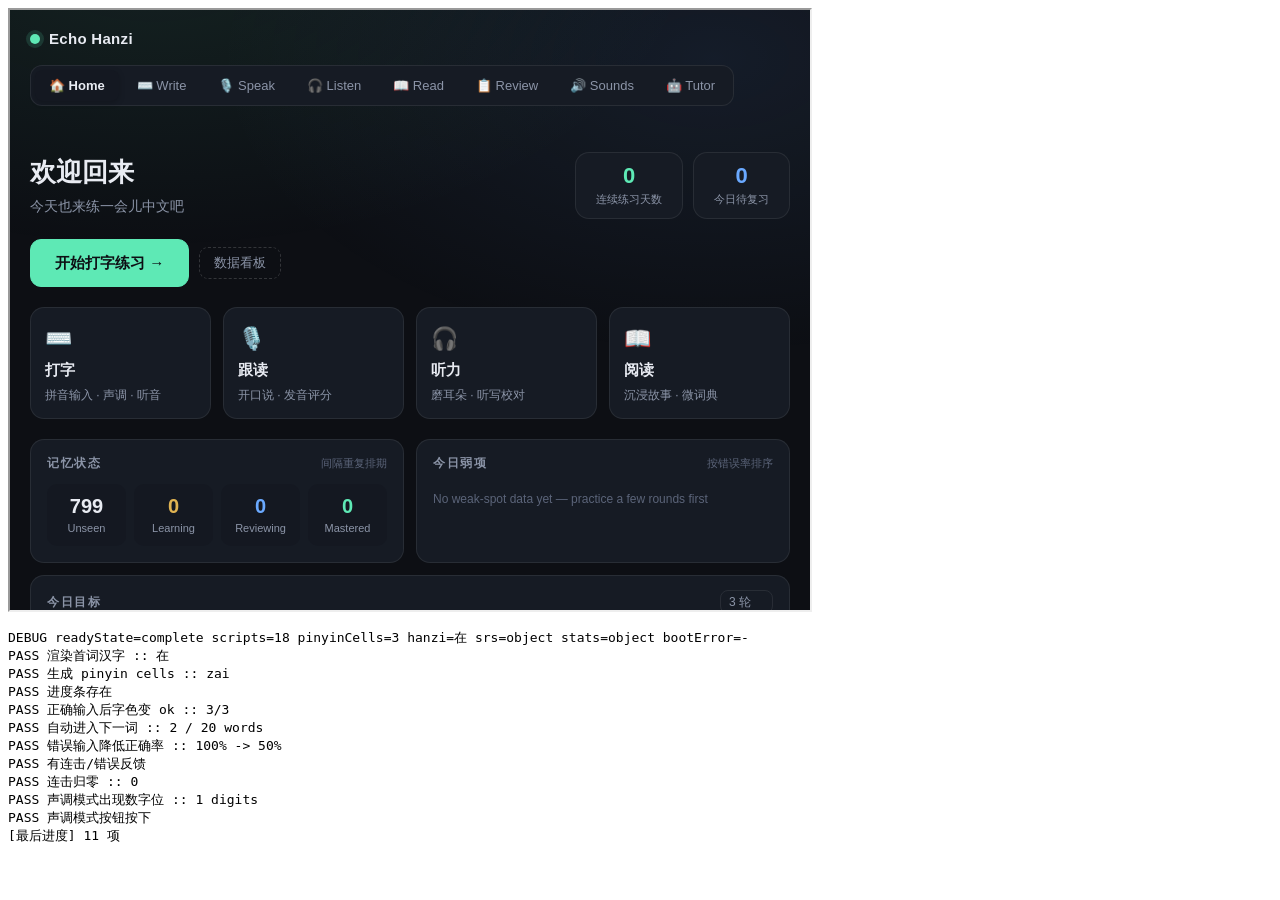
==== tests/smoke.html @ b55a52b3 "feat: P3 体验打磨——IME 前缀词组联想、跟读录音回放对比、AI 助教语音输入" ====
<!doctype html>
<html><head><meta charset="utf-8"><title>running</title></head>
<body>
<script>
  // 每次测试从干净的本地状态开始（设置 / SRS 记录都可能影响断言）
  try { localStorage.clear(); } catch (e) {}
</script>
<iframe id="f" style="width:800px;height:600px"></iframe>
<script>
  document.getElementById('f').src = '../index.html?t=' + Date.now();

const log = [];
const ok = (name, cond, extra) => {
  log.push((cond ? 'PASS ' : 'FAIL ') + name + (extra ? ' :: ' + extra : ''));
  dumpLog();   // 实时刷新，卡住时也能看到进度
};
const sleep = ms => new Promise(r => setTimeout(r, ms));

function typeChars(win, str) {
  const doc = win.document;
  const catcher = doc.getElementById('catcher');
  for (const ch of str) {
    catcher.value = ch;
    catcher.dispatchEvent(new win.Event('input', { bubbles: true }));
  }
}
/** 等 iframe 里的应用真正就绪：先等 load 事件，再等首题渲染出来 */
function waitLoad(frame) {
  return new Promise(resolve => {
    const d = frame.contentDocument;
    if (d && d.readyState === 'complete' && d.getElementById('catcher')) return resolve();
    frame.addEventListener('load', () => resolve(), { once: true });
  });
}

async function waitReady(frame, url) {
  if (url && !frame.getAttribute('src')) frame.src = url;   // 首次导航由这里发起
  for (let attempt = 0; attempt < 4; attempt++) {
    await waitLoad(frame);
    let d = frame.contentDocument;
    // 应用启动完成会打上 data-app-ready="1" 且所有模块都挂载到全局
    for (let i = 0; i < 120 && d; i++) {
      const w = frame.contentWindow;
      if (d.documentElement.getAttribute('data-app-ready') === '1' &&
          d.querySelector('#pinyin .ch') &&
          w && w.Srs && w.Stats && w.Strokes && w.Ime && w.Stories && w.Dict && w.I18n && w.Share && w.SpeechRec && w.Custom) {
        return d;
      }
      await sleep(20);
      d = frame.contentDocument;
    }
    if (!url) return d;
    frame.src = url + (url.indexOf('?') === -1 ? '?' : '&') + 'retry=' + attempt + '-' + Date.now();
    await sleep(60);
  }
  return frame.contentDocument;
}

function pinyinText(win) {
  return [...win.document.querySelectorAll('#pinyin .ch')].map(s => s.textContent).join('');
}
function curIndex(win) {
  const cells = [...win.document.querySelectorAll('#pinyin .ch')];
  return cells.findIndex(c => c.classList.contains('is-cur'));
}

function dumpLog() {
  let pre = document.getElementById('log');
  if (!pre) {
    pre = document.createElement('pre');
    pre.id = 'log';
    document.body.appendChild(pre);
  }
  pre.textContent = log.join('\n') + '\n[最后进度] ' + (log.length) + ' 项';
}

window.onerror = (msg, src, line, col) => {
  log.push('FAIL 脚本异常 :: ' + msg + ' @' + line + ':' + col);
  dumpLog();
  document.title = 'error';
};

window.onload = async () => {
  try {
  const f = document.getElementById('f');
  const doc0 = await waitReady(f, '../index.html?t=' + Date.now());
  await sleep(100);
  const win = f.contentWindow, doc = doc0;
  win.addEventListener('error', ev => {
    log.push('FAIL 应用异常 :: ' + (ev.message || ev.error) + ' @' + (ev.lineno || '?'));
  });

  log.push('DEBUG readyState=' + doc.readyState +
           ' scripts=' + doc.querySelectorAll('script').length +
           ' pinyinCells=' + doc.querySelectorAll('#pinyin .ch').length +
           ' hanzi=' + doc.getElementById('hanzi').textContent +
           ' srs=' + (typeof win.Srs) + ' stats=' + (typeof win.Stats) +
           ' bootError=' + (doc.documentElement.getAttribute('data-boot-error') || '-'));
  ok('渲染首词汉字', doc.getElementById('hanzi').textContent.trim().length > 0, doc.getElementById('hanzi').textContent);
  ok('生成 pinyin cells', doc.querySelectorAll('#pinyin .ch').length > 0, pinyinText(win));
  ok('进度条存在', doc.querySelectorAll('#progress-fill').length === 1);

  // 取当前词的拼音字母（无调）来模拟正确输入
  const cells = win.Pinyin.buildCells(doc.getElementById('english').dataset.x || '', false);
  const wordCells = [...doc.querySelectorAll('#pinyin .ch')].map(c => c.textContent).join('');
  typeChars(win, wordCells);
  await sleep(60);
  ok('正确输入后字色变 ok', doc.querySelectorAll('#pinyin .ch.is-ok').length === wordCells.length,
     doc.querySelectorAll('#pinyin .ch.is-ok').length + '/' + wordCells.length);

  await sleep(400);
  ok('自动进入下一词', doc.getElementById('run-pos').textContent.startsWith('2 /'), doc.getElementById('run-pos').textContent);

  // 错误输入
  const before = doc.getElementById('st-acc').textContent;
  typeChars(win, 'zzz');
  await sleep(60);
  ok('错误输入降低正确率', doc.getElementById('st-acc').textContent !== before,
     before + ' -> ' + doc.getElementById('st-acc').textContent);
  ok('有连击/错误反馈', doc.querySelectorAll('#pinyin .is-err').length >= 0);
  ok('连击归零', doc.getElementById('st-streak').textContent === '0', doc.getElementById('st-streak').textContent);

  // 开声调模式
  doc.getElementById('tg-tones').click();
  await sleep(200);
  ok('声调模式出现数字位', doc.querySelectorAll('#pinyin .is-tone').length > 0,
     doc.querySelectorAll('#pinyin .is-tone').length + ' digits');
  ok('声调模式按钮按下', doc.getElementById('tg-tones').getAttribute('aria-pressed') === 'true');

  // 声调模式：按 numbered 输入应完成一个词
  const toneCells = [...doc.querySelectorAll('#pinyin .ch')].map(c => c.textContent).join('');
  const posBefore = doc.getElementById('run-pos').textContent;
  typeChars(win, toneCells);
  await sleep(450);
  ok('声调模式可完成单词', doc.getElementById('run-pos').textContent !== posBefore,
     posBefore + ' -> ' + doc.getElementById('run-pos').textContent);

  // 听音模式
  doc.getElementById('tg-echo').click();
  await sleep(200);
  ok('听音模式模糊卡片', doc.getElementById('card').classList.contains('masked'));
  ok('听音模式显示答案按钮', !doc.getElementById('btn-reveal').hidden);
  doc.getElementById('btn-reveal').click();
  await sleep(100);
  ok('点显示答案后揭示', !doc.getElementById('card').classList.contains('masked'));

  // 主题切换
  doc.getElementById('tg-theme').click();
  await sleep(50);
  ok('主题切换为 light', doc.documentElement.getAttribute('data-theme') === 'light',
     doc.documentElement.getAttribute('data-theme'));
  doc.getElementById('tg-theme').click();

  // 数量改为 10 并快速跑完全部，验证结果页
  doc.getElementById('tg-echo').click();  // 关掉听音，加速
  doc.getElementById('tg-tones').click(); // 关掉声调
  const sel = doc.getElementById('sel-count');
  sel.value = '10';
  sel.dispatchEvent(new win.Event('change', { bubbles: true }));
  await sleep(200);
  ok('数量切换后重置到 1 / 10', doc.getElementById('run-pos').textContent.startsWith('1 / 10'), doc.getElementById('run-pos').textContent);

  for (let i = 0; i < 12; i++) {
    const txt = [...doc.querySelectorAll('#pinyin .ch')].map(c => c.textContent).join('');
    if (!txt) break;
    typeChars(win, txt);
    await sleep(320);
    if (!doc.getElementById('screen-result').hidden) break;
  }
  ok('跑完出现结果页', !doc.getElementById('screen-result').hidden);
  ok('结果页 CPM 有值', parseInt(doc.getElementById('rs-cpm').textContent, 10) > 0, doc.getElementById('rs-cpm').textContent);
  ok('结果页正确率 100%', doc.getElementById('rs-acc').textContent === '100%', doc.getElementById('rs-acc').textContent);
  ok('结果页词数 10', doc.getElementById('rs-words').textContent === '10', doc.getElementById('rs-words').textContent);

  // 再练一轮
  doc.getElementById('btn-again').click();
  await sleep(200);
  ok('再来一轮回到输入页', doc.getElementById('screen-result').hidden && doc.getElementById('run-pos').textContent.startsWith('1 / 10'));

  // ---------- 句模式 ----------
  const modeSel = doc.getElementById('sel-mode');
  modeSel.value = 'sentence';
  modeSel.dispatchEvent(new win.Event('change', { bubbles: true }));
  await sleep(250);

  const units = () => [...doc.querySelectorAll('#sentence .unit')];
  const unitCells = u => [...u.querySelectorAll('.u-py .ch')].map(c => c.textContent).join('');
  const unitHz = u => u.querySelector('.u-hz').textContent;
  const hzText = units().map(unitHz).join('');
  const matched = win.SENTENCE_LISTS.all.filter(s => s.hanzi === hzText)[0];

  ok('句模式：显示逐字单元', units().length > 0, units().length + ' units -> ' + hzText);
  ok('句模式：与词库句子一致', !!matched, hzText);
  ok('句模式：单元数等于汉字数', units().length === [...hzText].length, units().length + ' vs ' + [...hzText].length);
  ok('句模式：隐藏单词布局', doc.getElementById('hanzi').hidden && doc.getElementById('pinyin').hidden);
  ok('句模式：进度含单位', /\/\s*\d+\s*句/.test(doc.getElementById('run-pos').textContent), doc.getElementById('run-pos').textContent);

  const last = units()[units().length - 1];
  ok('句模式：末位是标点单元', last.classList.contains('is-punct'), last.className);
  ok('句模式：标点提示为键帽', /^[,.!?]$/.test(last.querySelector('.ch.is-punctkey').textContent),
     last.querySelector('.ch.is-punctkey').textContent);

  // 只打第一个字，验证逐字点亮
  typeChars(win, unitCells(units()[0]));
  await sleep(80);
  ok('句模式：打完一字即点亮', units()[0].classList.contains('is-done'));
  ok('句模式：下一字高亮为当前', units()[1].classList.contains('is-cur'), units()[1].className);

  // 打完整句
  const sentencePos = doc.getElementById('run-pos').textContent;
  for (let i = 1; i < units().length; i++) typeChars(win, unitCells(units()[i]));
  await sleep(450);
  ok('句模式：整句完成进入下一句', doc.getElementById('run-pos').textContent !== sentencePos,
     sentencePos + ' -> ' + doc.getElementById('run-pos').textContent);

  // 声调 + 句模式
  doc.getElementById('tg-tones').click();
  await sleep(250);
  ok('句模式+声调：出现声调位', doc.querySelectorAll('#sentence .u-py .ch.is-tone').length > 0,
     doc.querySelectorAll('#sentence .u-py .ch.is-tone').length + ' tone cells');

  // 听音 + 句模式
  doc.getElementById('tg-echo').click();
  await sleep(250);
  ok('句模式+听音：卡片模糊', doc.getElementById('card').classList.contains('masked'));
  ok('句模式+听音：可揭示', !doc.getElementById('btn-reveal').hidden);

  // 回到词模式，确认还原
  doc.getElementById('tg-echo').click();
  doc.getElementById('tg-tones').click();
  await sleep(150);
  modeSel.value = 'word';
  modeSel.dispatchEvent(new win.Event('change', { bubbles: true }));
  await sleep(250);
  ok('切回词模式：恢复大字号汉字', !doc.getElementById('hanzi').hidden && doc.getElementById('sentence').hidden);
  ok('切回词模式：进度单位为词', /词/.test(doc.getElementById('run-pos').textContent), doc.getElementById('run-pos').textContent);

  // ---------- SRS 排程 ----------
  const SRS_KEY = 'echo-hanzi:srs:v1';

  const tdb = {};
  const lapse = win.Srs.schedule(tdb, { hanzi: '测试' }, false, Date.now());
  ok('SRS：答错回到 10 分钟后再来',
     lapse.reps === 0 && lapse.interval === 0 && Math.round((lapse.due - Date.now()) / 60000) === 10,
     'reps=' + lapse.reps + ' dueInMin=' + ((lapse.due - Date.now()) / 60000).toFixed(1));
  const recovered = win.Srs.schedule(tdb, { hanzi: '测试' }, true, Date.now());
  ok('SRS：答对后间隔从 1 天起', recovered.interval === 1, 'interval=' + recovered.interval);

  let stored = null;
  try { stored = JSON.parse(localStorage.getItem(SRS_KEY) || 'null'); } catch (e) { stored = null; }
  const storedKeys = stored ? Object.keys(stored) : [];
  ok('SRS：作答后写入本地记录', storedKeys.length > 0, storedKeys.slice(0, 3).join(',') + ' … 共 ' + storedKeys.length + ' 条');
  ok('SRS：词与句分开记账',
     storedKeys.some(k => k.indexOf('w:') === 0) && storedKeys.some(k => k.indexOf('s:') === 0),
     storedKeys.filter(k => k.indexOf('s:') === 0).length + ' 句 / ' +
     storedKeys.filter(k => k.indexOf('w:') === 0).length + ' 词');

  const cleanRec = stored[storedKeys.filter(k => k.indexOf('w:') === 0)[0]];
  ok('SRS：无错题排到 1 天后', cleanRec && cleanRec.interval === 1 && cleanRec.due > Date.now(),
     cleanRec ? 'interval=' + cleanRec.interval : 'missing');

  // 注入一条“已到期”的记录，看它是否被优先排出
  const target = win.WORD_LISTS.hsk1[0];
  localStorage.setItem(SRS_KEY, JSON.stringify({
    ['w:' + target.hanzi]: { reps: 2, interval: 3, due: Date.now() - 60000, seen: 2, errors: 0, last: Date.now() - 4 * 86400000 }
  }));
  localStorage.setItem('echo-hanzi:v1', JSON.stringify({
    mode: 'word', level: 'hsk1', count: 10, tones: false, echo: false, speech: false, sound: false, theme: 'dark'
  }));

  const f2 = document.createElement('iframe');
  f2.width = 700; f2.height = 560; f2.src = '../index.html?srs=' + Date.now();
  document.body.appendChild(f2);
  const d2ready = await waitReady(f2, '../index.html?srs=' + Date.now());
  await sleep(100);
  const d2 = d2ready || f2.contentDocument;
  ok('SRS：第二实例已加载', !!d2 && !!d2.getElementById('hanzi'), 'doc=' + !!d2);

  ok('SRS：到期题排在本轮第一', d2.getElementById('hanzi').textContent === target.hanzi,
     d2.getElementById('hanzi').textContent + ' / 期望 ' + target.hanzi);
  ok('SRS：卡片角标标记复习', d2.getElementById('card-badge').textContent === '复习',
     d2.getElementById('card-badge').textContent);
  ok('SRS：顶栏显示待复习数', !d2.getElementById('run-due').hidden &&
     /待复习\s*1/.test(d2.getElementById('run-due').textContent),
     d2.getElementById('run-due').textContent);

  // ---------- 数据看板 ----------
  let statsStore = null;
  try { statsStore = JSON.parse(localStorage.getItem('echo-hanzi:stats:v1') || 'null'); } catch (e) { statsStore = null; }
  ok('看板数据：记录了每轮成绩', !!statsStore && statsStore.sessions.length >= 1,
     statsStore ? statsStore.sessions.length + ' 轮' : 'missing');
  ok('看板数据：记录了音节样本', !!statsStore && statsStore.syllables > 0,
     statsStore ? statsStore.syllables + ' 个音节' : 'missing');

  doc.getElementById('btn-stats').click();
  await sleep(150);

  ok('看板：打开后隐藏练习页', !doc.getElementById('screen-stats').hidden && doc.getElementById('screen-typing').hidden);
  ok('看板：概况卡有数据', doc.querySelectorAll('#dash-summary .stat').length === 4,
     doc.querySelectorAll('#dash-summary .stat').length + ' cards');
  ok('看板：趋势图渲染', !!doc.querySelector('#dash-trend svg'), doc.querySelector('#dash-trend svg') ? 'svg ok' : 'no svg');
  ok('看板：声母/韵母分栏', doc.querySelectorAll('#dash-errors .bar-col').length === 2);
  ok('看板：错误条有样本', doc.querySelectorAll('#dash-errors .bar-row').length > 0,
     doc.querySelectorAll('#dash-errors .bar-row').length + ' 条');
  const toneEls = doc.querySelectorAll('#dash-tones .bar-row');
  ok('看板：声调区有内容', toneEls.length > 0 || !!doc.querySelector('#dash-tones .panel-empty'),
     toneEls.length + ' 条');
  ok('看板：掌握分布图例齐全',
     doc.querySelectorAll('#dash-mastery .mastery-key').length === 4,
     doc.querySelectorAll('#dash-mastery .mastery-key').length + ' keys');
  ok('看板：掌握分布合计等于题量',
     /共\s*799\s*词句/.test(doc.getElementById('dash-mastery-sub').textContent),
     doc.getElementById('dash-mastery-sub').textContent);

  // 看板打开时打字不应影响进度
  const posBeforeDash = doc.getElementById('run-pos').textContent;
  typeChars(win, 'abc');
  await sleep(80);
  ok('看板：打开时输入被忽略', doc.getElementById('run-pos').textContent === posBeforeDash);

  // Esc 返回
  doc.dispatchEvent(new win.KeyboardEvent('keydown', { key: 'Escape', bubbles: true }));
  await sleep(120);
  ok('看板：Esc 返回练习', doc.getElementById('screen-stats').hidden && !doc.getElementById('screen-typing').hidden);

  // 清空
  win.confirm = () => true;
  doc.getElementById('btn-stats').click();
  await sleep(100);
  doc.getElementById('btn-dash-reset').click();
  await sleep(150);
  ok('看板：清空后回到空状态', !doc.getElementById('dash-empty').hidden,
     'empty visible=' + !doc.getElementById('dash-empty').hidden);

  // ---------- 弱点专项（自适应出题） ----------
  localStorage.setItem('echo-hanzi:stats:v1', JSON.stringify({
    sessions: [], items: 0, syllables: 120,
    initials: { 'zh': { a: 20, e: 16 }, 'n': { a: 20, e: 2 } },
    finals: { 'ang': { a: 18, e: 9 } },
    tones: { '3': { a: 12, e: 8 } }
  }));

  const f3 = document.createElement('iframe');
  f3.width = 700; f3.height = 560;
  document.body.appendChild(f3);
  const d3 = await waitReady(f3, '../index.html?drill=' + Date.now());
  const w3 = f3.contentWindow;

  d3.getElementById('btn-stats').click();
  await sleep(150);

  const drillBtns = [...d3.querySelectorAll('#dash-drills .drill-btn')];
  const drillLabels = drillBtns.map(b => b.querySelector('.drill-label').textContent);
  ok('专项：看板给出建议', drillBtns.length >= 3, drillLabels.join(' / '));
  ok('专项：按错误率排序且首项是混合', drillLabels[0] === '弱点混合', drillLabels[0]);
  ok('专项：显示可用题量', /题可用/.test(drillBtns[1].querySelector('.drill-meta').textContent),
     drillBtns[1].querySelector('.drill-meta').textContent);

  const zhBtn = drillBtns.filter(b => b.querySelector('.drill-label').textContent === '声母 zh')[0];
  zhBtn.click();
  await sleep(250);

  ok('专项：进入后显示专项 chip',
     !d3.getElementById('run-drill').hidden && /专项：声母 zh/.test(d3.getElementById('run-drill').textContent),
     d3.getElementById('run-drill').textContent);

  let allZh = true;
  const seen = [];
  for (let i = 0; i < 3; i++) {
    const py = [...d3.querySelectorAll('#pinyin .ch')].map(c => c.textContent).join('');
    seen.push(py);
    if (py.indexOf('zh') === -1) allZh = false;
    for (const ch of py) {
      const c = d3.getElementById('catcher');
      c.value = ch;
      c.dispatchEvent(new w3.Event('input', { bubbles: true }));
    }
    await sleep(320);
  }
  ok('专项：出的题都含声母 zh', allZh, seen.join(' , '));

  // 退出专项
  d3.getElementById('run-drill').click();
  await sleep(250);
  ok('专项：可退出回到普通练习',
     !/专项：/.test(d3.getElementById('run-drill').textContent),
     d3.getElementById('run-drill').textContent);

  // 声调专项会自动开声调模式
  d3.getElementById('btn-stats').click();
  await sleep(150);
  const toneBtn = [...d3.querySelectorAll('#dash-drills .drill-btn')]
    .filter(b => b.querySelector('.drill-label').textContent === '第 3 声')[0];
  ok('专项：声调项存在', !!toneBtn, toneBtn ? 'ok' : 'missing');
  if (toneBtn) {
    toneBtn.click();
    await sleep(250);
    ok('专项：声调专项自动开声调模式',
       d3.getElementById('tg-tones').getAttribute('aria-pressed') === 'true');
    ok('专项：题目出现声调位', d3.querySelectorAll('#pinyin .ch.is-tone').length > 0,
       d3.querySelectorAll('#pinyin .ch.is-tone').length + ' digits');
  }

  // ---------- 汉字笔顺动画 ----------
  ok('笔顺：模块可用', typeof win.Strokes === 'object' && typeof win.Strokes.getStrokes === 'function');
  const demoStrokes = win.Strokes.getStrokes('中');
  ok('笔顺：获取笔画路径正常', Array.isArray(demoStrokes) && demoStrokes.length === 4, '中 = ' + demoStrokes.length + ' 画');

  // 点击汉字打开笔顺浮层
  doc.getElementById('hanzi').click();
  await sleep(200);
  ok('笔顺：点击汉字打开浮层', !doc.getElementById('stroke-modal').hidden);
  ok('笔顺：米字格背景渲染', !!doc.querySelector('.mige-bg'));
  ok('笔顺：动态笔画生成', doc.querySelectorAll('#stroke-canvas path').length > 0,
     doc.querySelectorAll('#stroke-canvas path').length + ' 笔画 paths');

  // 测试单步按钮
  doc.getElementById('btn-stroke-next').click();
  await sleep(100);
  ok('笔顺：下一步步进正常', !!doc.querySelector('#stroke-canvas .stroke-path.is-active'));

  // 浮层打开时键盘输入被隔离
  const currentPosVal = doc.getElementById('run-pos').textContent;
  typeChars(win, 'abc');
  await sleep(50);
  ok('笔顺：浮层打开时打字输入被隔离', doc.getElementById('run-pos').textContent === currentPosVal);

  // Esc 键关闭浮层
  doc.dispatchEvent(new win.KeyboardEvent('keydown', { key: 'Escape', bubbles: true }));
  await sleep(150);
  ok('笔顺：按 Esc 关闭浮层', doc.getElementById('stroke-modal').hidden);

  // 点击卡片右上角笔顺按钮
  doc.getElementById('btn-show-stroke').click();
  await sleep(150);
  ok('笔顺：点击卡片笔顺按钮唤起', !doc.getElementById('stroke-modal').hidden);
  doc.getElementById('btn-stroke-close').click();
  await sleep(150);
  ok('笔顺：点击关闭按钮关闭', doc.getElementById('stroke-modal').hidden);

  // ---------- 真实中文输入法 (IME 模式) ----------
  ok('输入法：Ime 模块可用', typeof win.Ime === 'object' && typeof win.Ime.queryCandidates === 'function');
  const cands = win.Ime.queryCandidates('zhong', '中');
  ok('输入法：候选词查询正常', Array.isArray(cands) && cands.length > 0 && cands[0] === '中', '首选 = ' + cands[0]);

  // 开启输入法模式
  doc.getElementById('tg-ime').click();
  await sleep(200);
  ok('输入法：按钮处于按下状态', doc.getElementById('tg-ime').getAttribute('aria-pressed') === 'true');
  ok('输入法：顶栏提示输入法模式', /输入法/.test(doc.getElementById('run-mode').textContent), doc.getElementById('run-mode').textContent);

  // 输入拼音字母，校验悬浮候选框弹出
  typeChars(win, 'zhong');
  await sleep(150);
  ok('输入法：敲字母弹出候选框', !doc.getElementById('ime-popup').hidden);
  ok('输入法：拼音 buffer 正确显示', doc.getElementById('ime-buffer').textContent === 'zhong', doc.getElementById('ime-buffer').textContent);
  ok('输入法：候选词项渲染', doc.querySelectorAll('#ime-candidates .ime-cand-item').length > 0,
     doc.querySelectorAll('#ime-candidates .ime-cand-item').length + ' 候选词');

  // 按空格键上屏首选词
  const beforeImePos = doc.getElementById('run-pos').textContent;
  const catcherEl = doc.getElementById('catcher');
  catcherEl.dispatchEvent(new win.KeyboardEvent('keydown', { key: ' ', bubbles: true }));
  await sleep(350);

  ok('输入法：空格选词后候选框关闭', doc.getElementById('ime-popup').hidden);

  // 切回常规拼音模式，确认功能还原
  doc.getElementById('tg-ime').click();
  await sleep(150);
  ok('输入法：切回直打模式', doc.getElementById('tg-ime').getAttribute('aria-pressed') === 'false');

  // ---------- 场景化故事短文模式 (Story Mode) ----------
  ok('故事：Stories 模块可用', typeof win.Stories === 'object' && Array.isArray(win.Stories.STORIES));
  ok('故事：内置故事篇目充足', win.Stories.STORIES.length >= 4, win.Stories.STORIES.length + ' 篇故事');

  // 切换模式到故事
  modeSel.value = 'story';
  modeSel.dispatchEvent(new win.Event('change', { bubbles: true }));
  await sleep(250);

  ok('故事：选篇下拉框显示', !doc.getElementById('field-story').hidden);
  ok('故事：词库与数量下拉框隐藏', doc.getElementById('field-level').hidden && doc.getElementById('field-count').hidden);
  ok('故事：故事全景视图展开', !doc.getElementById('story-view').hidden);
  ok('故事：故事标题渲染', doc.getElementById('story-title').textContent.trim().length > 0, doc.getElementById('story-title').textContent);
  ok('故事：段落列表渲染', doc.querySelectorAll('#story-paragraphs .story-line').length > 0,
     doc.querySelectorAll('#story-paragraphs .story-line').length + ' 行段落');

  const lines = [...doc.querySelectorAll('#story-paragraphs .story-line')];
  ok('故事：首行段落激活高亮', lines[0].classList.contains('is-active'));

  // 切换故事篇目
  const storySel = doc.getElementById('sel-story');
  storySel.value = 'my-cat';
  storySel.dispatchEvent(new win.Event('change', { bubbles: true }));
  await sleep(250);
  ok('故事：换篇刷新标题', doc.getElementById('story-title').textContent === '我的小猫咪咪', doc.getElementById('story-title').textContent);

  // 切回常规词模式
  modeSel.value = 'word';
  modeSel.dispatchEvent(new win.Event('change', { bubbles: true }));
  await sleep(200);
  ok('故事：切回词模式隐藏故事视图', doc.getElementById('story-view').hidden && !doc.getElementById('field-level').hidden);

  // ---------- 悬浮即时微词典 (Dict Tooltip) ----------
  ok('词典：Dict 模块可用', typeof win.Dict === 'object' && typeof win.Dict.lookup === 'function');
  const dInfo = win.Dict.lookup('喝');
  ok('词典：查询部首与释义正常', dInfo && dInfo.radical === '口' && dInfo.collocations.length > 0,
     '喝 -> 部首:' + dInfo.radical + ', 搭配=' + (dInfo.collocations || []).length);

  // 触发大汉字点击，校验词典卡片浮出
  doc.getElementById('hanzi').click();
  await sleep(150);
  ok('词典：点击汉字弹出词典卡片', !doc.getElementById('dict-tooltip').hidden);
  ok('词典：显示拼音与部首', doc.getElementById('dt-py').textContent.length > 0 &&
     doc.getElementById('dt-rad').textContent.includes('部首'));
  ok('词典：渲染搭配词汇 tags', doc.querySelectorAll('#dt-collocs .dict-colloc-tag').length > 0);

  // 敲字母打字时，词典卡片应自动无感隐藏
  typeChars(win, 'a');
  await sleep(80);
  ok('词典：打字时自动隐藏不打扰', doc.getElementById('dict-tooltip').hidden);

  // ---------- 高保真自然发音与重播引擎 ----------
  ok('发音：Speech 包含重播接口', typeof win.Speech.replay === 'function');
  ok('发音：Speech 包含音色自省', typeof win.Speech.getVoiceName === 'function');
  const voiceName = win.Speech.getVoiceName();
  ok('发音：已识别中文发音人', voiceName.length > 0, voiceName);

  // 模拟发音触发并校验记忆
  win.Speech.speak('你好中国');
  ok('发音：文本记忆准确', win.Speech.getLastSpokenText() === '你好中国', win.Speech.getLastSpokenText());

  // 模拟状态切换通知
  const waveEl = doc.getElementById('voice-wave');
  ok('发音：声波组件存在', !!waveEl);

  // ---------- 多语言国际化 (i18n: 中文 / EN) ----------
  ok('i18n：I18n 模块可用', typeof win.I18n === 'object' && typeof win.I18n.t === 'function');
  ok('i18n：双语字典齐备', win.I18n.TRANSLATIONS['zh-CN'] && win.I18n.TRANSLATIONS['en']);

  // 确保初始置为中文进行测试
  win.I18n.setLanguage('zh-CN');
  doc.getElementById('tg-lang').click(); // 切换为 EN
  await sleep(150);

  ok('i18n：切换到英文', win.I18n.getLang() === 'en');
  ok('i18n：控件 Label 变为英文', doc.querySelector('.sfield-label').textContent === 'Mode',
     doc.querySelector('.sfield-label').textContent);
  ok('i18n：开关按钮变为英文', doc.getElementById('tg-tones').textContent.trim() === 'Tones',
     doc.getElementById('tg-tones').textContent.trim());
  ok('i18n：统计条变为 CPM / Accuracy',
     doc.querySelector('.stats .stat-k').textContent === 'CPM');

  // 切回中文
  doc.getElementById('tg-lang').click();
  await sleep(150);
  ok('i18n：切回中文界面', win.I18n.getLang() === 'zh-CN');
  ok('i18n：控件恢复中文', doc.querySelector('.sfield-label').textContent === '模式');

  // ---------- 成绩战绩海报一键生成 (Share Poster) ----------
  ok('海报：Share 模块可用', typeof win.Share === 'object' && typeof win.Share.createResultCard === 'function');
  const dummyCanvas = win.Share.createResultCard({
    cpm: 888, acc: 98, streak: 15, words: 10, time: '1:20',
    characters: ['中', '国', '大', '好'], modeName: 'Words', level: 'HSK 1', lang: 'zh-CN'
  });
  ok('海报：Canvas 创建成功', !!dummyCanvas && dummyCanvas.width === 1200 && dummyCanvas.height === 675,
     dummyCanvas ? dummyCanvas.width + 'x' + dummyCanvas.height : 'failed');

  // 打开海报预览弹窗
  doc.getElementById('btn-share-card').click();
  await sleep(200);

  ok('海报：点击按钮弹出海报浮层', !doc.getElementById('share-modal').hidden);
  const posterImg = doc.getElementById('share-preview-img');
  ok('海报：海报图片渲染且为 PNG 数据流', !!posterImg && (posterImg.src || '').indexOf('data:image/png') === 0);

  // Esc 关闭浮层
  doc.dispatchEvent(new win.KeyboardEvent('keydown', { key: 'Escape', bubbles: true }));
  await sleep(150);
  ok('海报：Esc 关闭海报浮层', doc.getElementById('share-modal').hidden);

  // ---------- 四大中心全局架构 (Listen / Speak / Read / Write) ----------
  ok('六大中心：导航 Tab 齐备', doc.querySelectorAll('.hub-tab').length === 8);
  ok('总览：默认落在学习总览', !doc.getElementById('screen-home').hidden);
  ok('总览：记忆状态四档渲染', doc.getElementById('home-srs').children.length === 4);
  ok('总览：四张学习中心卡片', doc.getElementById('home-cards').querySelectorAll('.home-card').length === 4);
  doc.getElementById('btn-home-start').click();
  await sleep(150);
  ok('总览：一键开始进入打字', !doc.getElementById('screen-typing').hidden && doc.getElementById('screen-home').hidden);
  doc.getElementById('tab-home').click();
  await sleep(150);
  ok('总览：切回总览页', !doc.getElementById('screen-home').hidden && doc.getElementById('screen-typing').hidden);
  ok('四大中心：SpeechRec 模块可用', typeof win.SpeechRec === 'object' && typeof win.SpeechRec.evaluatePronunciation === 'function');

  // 1. 切换到 Speak 口语跟读中心
  doc.getElementById('tab-speak').click();
  await sleep(150);
  ok('四大中心：进入跟读中心', !doc.getElementById('screen-speak').hidden && doc.getElementById('screen-typing').hidden);
  ok('四大中心：跟读目标句子渲染', doc.getElementById('spk-target-hz').textContent.length > 0);
  ok('四大中心：麦克风按钮就绪', !!doc.getElementById('btn-mic'));

  // 模拟发音评估
  const evalResult = win.SpeechRec.evaluatePronunciation('今天天气很好。', '今天天气很好');
  ok('四大中心：发音评分准确率达到 100%', evalResult.accuracy === 100, evalResult.accuracy + '%');

  // 2. 切换到 Listen 听力磨耳朵中心
  doc.getElementById('tab-listen').click();
  await sleep(150);
  ok('四大中心：进入听力中心', !doc.getElementById('screen-listen').hidden && doc.getElementById('screen-speak').hidden);
  ok('四大中心：听力汉字默认隐藏', doc.getElementById('lsn-target-hz').textContent.includes('？'));
  ok('四大中心：听力输入框就绪', !!doc.getElementById('lsn-input'));

  // 3. 切换到 Read 交互阅读中心
  doc.getElementById('tab-read').click();
  await sleep(150);
  ok('四大中心：进入阅读中心', !doc.getElementById('screen-read').hidden);
  ok('四大中心：文章段落列表渲染', doc.querySelectorAll('#read-article .read-para').length > 0);

  // 4. 切回 Write 打字中心
  doc.getElementById('tab-write').click();
  await sleep(150);
  ok('四大中心：切回打字机', !doc.getElementById('screen-typing').hidden && doc.getElementById('screen-read').hidden);

  // ---------- 自定义内容导入 (Import) ----------
  ok('导入：Custom 模块可用', typeof win.Custom === 'object' && typeof win.Custom.add === 'function');
  const entry = win.Custom.add('测试课文', '今天天气很好。我和妈妈去买菜。');
  ok('导入：切句正确', entry && entry.sentences.length === 2, entry.sentences.join(' | '));
  const cItems = win.Custom.toItems(entry);
  ok('导入：拼音反查正常', cItems[0].pinyin.indexOf('jin tian') === 0, cItems[0].pinyin);
  ok('导入：localStorage 持久化', win.Custom.load().length === 1);

  // 导入弹窗交互
  doc.getElementById('btn-import').click();
  await sleep(150);
  ok('导入：弹窗打开', !doc.getElementById('import-modal').hidden);
  ok('导入：列表渲染已有条目', doc.querySelectorAll('#import-list .import-item').length === 1);
  doc.getElementById('import-text').value = '我爱你。';
  doc.getElementById('btn-import-save').click();
  await sleep(200);
  ok('导入：保存后弹窗关闭', doc.getElementById('import-modal').hidden);
  doc.getElementById('tab-listen').click();
  await sleep(150);
  ok('导入：自定义句进入听力题池', doc.getElementById('spk-target-hz') !== null);
  doc.getElementById('tab-write').click();
  await sleep(150);

  // Esc 关闭
  doc.getElementById('btn-import').click();
  await sleep(100);
  doc.dispatchEvent(new win.KeyboardEvent('keydown', { key: 'Escape', bubbles: true }));
  await sleep(100);
  ok('导入：Esc 关闭弹窗', doc.getElementById('import-modal').hidden);
  win.Custom.remove(entry.id);

  // ---------- PWA 离线能力 ----------
  const mRes = await fetch('../manifest.json');
  ok('PWA：manifest.json 可访问', mRes.status === 200, 'status=' + mRes.status);
  const manifest = await mRes.json();
  ok('PWA：manifest 包含 standalone', manifest.display === 'standalone', manifest.display);
  ok('PWA：manifest 包含 192 与 512 图标',
     Array.isArray(manifest.icons) &&
     manifest.icons.some(i => i.sizes === '192x192') &&
     manifest.icons.some(i => i.sizes === '512x512'),
     (manifest.icons || []).map(i => i.sizes).join(', '));

  const i192 = await fetch('../icon-192.png');
  const i512 = await fetch('../icon-512.png');
  ok('PWA：icon-192.png 存在', i192.status === 200 && i192.headers.get('content-type').includes('png'), 'status=' + i192.status);
  ok('PWA：icon-512.png 存在', i512.status === 200 && i512.headers.get('content-type').includes('png'), 'status=' + i512.status);

  // 校验 sw.js 里列出的所有静态资源都能 fetch 成功
  const swRes = await fetch('../sw.js');
  ok('PWA：sw.js 可访问', swRes.status === 200);
  const swCode = await swRes.text();
  const matchedList = swCode.match(/var PRECACHE_URLS = \[(.*?)\];/s);
  ok('PWA：sw.js 包含预缓存清单', !!matchedList);
  if (matchedList) {
    const urls = JSON.parse('[' + matchedList[1].replace(/'/g, '"').replace(/,\s*\]/, ']') + ']');
    let allOk = true;
    for (const u of urls) {
      if (u === './') continue;
      const r = await fetch('../' + u.replace(/^\.\//, ''));
      if (r.status !== 200) { allOk = false; log.push('FAIL 预缓存资源缺失 :: ' + u + ' -> ' + r.status); }
    }
    ok('PWA：所有预缓存资源均可 200 访问', allOk, urls.length + ' 个资源');
  }

  // 校验 index.html meta 标签
  ok('PWA：iOS standalone meta 齐备',
     doc.querySelector('link[rel="manifest"]') &&
     doc.querySelector('link[rel="apple-touch-icon"]') &&
     doc.querySelector('meta[name="theme-color"]') &&
     doc.querySelector('meta[name="apple-mobile-web-app-capable"]'));

  // ---------- 生词收藏 (Word Collection) ----------
  ok('收藏：Collection 模块可用', typeof win.Collection === 'object' && typeof win.Collection.toggle === 'function');
  win.Collection.reset();
  const fav1 = win.Collection.toggle('茶', { pinyin: 'chá', english: 'tea' });
  ok('收藏：toggle 收藏生效', fav1 === true && win.Collection.has('茶') && win.Collection.count() === 1);
  ok('收藏：toggle 取消收藏', win.Collection.toggle('茶') === false && !win.Collection.has('茶'));
  win.Collection.toggle('茶');
  ok('收藏：recent 列表', win.Collection.recent(5).indexOf('茶') !== -1);

  // 总览页展示收藏面板
  doc.getElementById('tab-home').click();
  await sleep(150);
  ok('收藏：总览收藏面板渲染', doc.getElementById('home-fav').textContent.indexOf('茶') !== -1);

  // 微词典收藏按钮
  const dtFav = doc.getElementById('dt-btn-fav');
  ok('收藏：微词典收藏按钮存在', !!dtFav);
  win.Collection.reset();
  dtFav.click();
  await sleep(100);
  ok('收藏：点击后变★并入库', dtFav.textContent === '★' && win.Collection.count() === 1);
  // 新收藏自动进入 SRS 复习流（含该字的词拿到到期记录）
  const srsDbNow = win.Srs.load();
  const dueNow = Object.keys(srsDbNow).filter(k => srsDbNow[k].due && srsDbNow[k].due <= Date.now());
  ok('收藏：新收藏自动进入 SRS 到期队列', dueNow.length > 0, dueNow.join(','));
  win.Collection.reset();

  // ---------- AI 助教 (Tutor) ----------
  ok('助教：Tutor 模块可用', typeof win.Tutor === 'object' && typeof win.Tutor.chat === 'function');
  const ctx = win.Tutor.buildContext();
  ok('助教：学习上下文构建', typeof ctx === 'string' && ctx.length > 0, ctx.slice(0, 40));
  ok('助教：设置默认值', win.Tutor.loadSettings().baseUrl === 'https://api.openai.com/v1');

  doc.getElementById('tab-tutor').click();
  await sleep(150);
  ok('助教：进入助教中心', !doc.getElementById('screen-tutor').hidden && doc.getElementById('screen-typing').hidden);
  ok('助教：欢迎语渲染', doc.getElementById('tutor-messages').textContent.length > 0);
  ok('助教：快捷提问 chips', doc.querySelectorAll('#tutor-chips .tutor-chip').length === 3);

  // 设置弹窗开/存
  doc.getElementById('btn-tutor-settings').click();
  await sleep(100);
  ok('助教：设置弹窗打开', !doc.getElementById('tutor-modal').hidden);
  doc.getElementById('tutor-key').value = 'sk-test';
  doc.getElementById('btn-tutor-save').click();
  await sleep(100);
  ok('助教：设置保存', win.Tutor.loadSettings().apiKey === 'sk-test' && doc.getElementById('tutor-modal').hidden);

  // mock 流式 fetch：验证 SSE 解析与历史落盘
  const realFetch = win.fetch;
  win.fetch = function (url, opts) {
    const body = JSON.parse(opts.body);
    const enc = new TextEncoder();
    const sse = 'data: ' + JSON.stringify({ choices: [{ delta: { content: '你' } }] }) + '\n'
      + 'data: ' + JSON.stringify({ choices: [{ delta: { content: '好' } }] }) + '\n'
      + 'data: [DONE]\n';
    const stream = new ReadableStream({
      start(c) { c.enqueue(enc.encode(sse)); c.close(); }
    });
    return Promise.resolve({ ok: true, body: stream, __model: body.model });
  };
  doc.getElementById('tutor-input').value = '你好';
  doc.getElementById('btn-tutor-send').click();
  await sleep(400);
  win.fetch = realFetch;
  const hist = win.Tutor.loadHistory();
  ok('助教：流式回复完整拼接', hist.some(m => m.role === 'tutor' && m.content === '你好'), JSON.stringify(hist.slice(-1)));
  ok('助教：用户消息入历史', hist.some(m => m.role === 'user' && m.content === '你好'));
  win.Tutor.clearHistory();
  win.Tutor.saveSettings({ apiKey: '' });

  // ---------- 每日打卡 (Learning Today) ----------
  ok('打卡：Stats.dailyMap 可用', typeof win.Stats.dailyMap === 'function');
  ok('打卡：XP 计算非负', win.Stats.totalXp(win.Stats.load()) >= 0);
  const lv = win.Stats.level(win.Stats.load());
  ok('打卡：等级计算', lv.level >= 1 && lv.need > 0, JSON.stringify(lv));
  doc.getElementById('tab-home').click();
  await sleep(150);
  ok('打卡：今日轮数显示', /\d+\/\d+/.test(doc.getElementById('today-count').textContent), doc.getElementById('today-count').textContent);
  ok('打卡：热力图 35 格', doc.querySelectorAll('#home-heatmap .heat-cell').length === 35);
  ok('打卡：今日格高亮', !!doc.querySelector('#home-heatmap .heat-cell.is-today'));
  doc.getElementById('sel-goal').value = '5';
  doc.getElementById('sel-goal').dispatchEvent(new win.Event('change', { bubbles: true }));
  await sleep(100);
  ok('打卡：目标切换生效', doc.getElementById('today-count').textContent.indexOf('/5') !== -1, doc.getElementById('today-count').textContent);
  doc.getElementById('sel-goal').value = '3';
  doc.getElementById('sel-goal').dispatchEvent(new win.Event('change', { bubbles: true }));

  // ---------- 复习中心 (Review Center) ----------
  ok('复习：导航 Tab 存在', !!doc.getElementById('tab-review'));
  // 造一条到期记录
  const srsDb2 = win.Srs.load();
  srsDb2['w:爱'] = { reps: 1, lapses: 0, interval: 1, due: Date.now() - 3600e3, seen: 1, errors: 0, last: Date.now() - 86400e3 };
  win.Srs.save(srsDb2);
  doc.getElementById('tab-review').click();
  await sleep(150);
  ok('复习：进入复习中心', !doc.getElementById('screen-review').hidden);
  ok('复习：到期列表渲染', doc.getElementById('review-list').textContent.indexOf('爱') !== -1);
  ok('复习：开始按钮可见', !doc.getElementById('btn-review-start').hidden);
  doc.getElementById('btn-review-start').click();
  await sleep(200);
  ok('复习：进入纯复习轮', !doc.getElementById('screen-typing').hidden);
  ok('复习：首题带复习角标', doc.getElementById('card-badge').textContent.length > 0);
  ok('复习：角标为「复习」', doc.getElementById('card-badge').textContent === '复习' || doc.getElementById('card-badge').textContent === 'Review', doc.getElementById('card-badge').textContent);
  win.Srs.reset();

  // ---------- 发音听辨 (Pronunciation) ----------
  ok('发音：Pron 模块可用', typeof win.Pron === 'object' && typeof win.Pron.nextRound === 'function');
  const toneRound = win.Pron.nextRound('tone');
  ok('发音：四声题 4 选项', toneRound.options.length === 4 && toneRound.answer.tone >= 1 && toneRound.answer.tone <= 4);
  const pairRound = win.Pron.nextRound('initial');
  ok('发音：声母题 2 选项', pairRound.options.length === 2 && pairRound.answer.letters.length > 0, pairRound.answer.letters);
  const finRound = win.Pron.nextRound('final');
  ok('发音：韵母题选项不重复', finRound.options[0].hanzi !== finRound.options[1].hanzi);

  doc.getElementById('tab-pron').click();
  await sleep(200);
  ok('发音：进入发音中心', !doc.getElementById('screen-pron').hidden);
  ok('发音：选项按钮渲染', doc.querySelectorAll('#pron-options .pron-option').length >= 2);
  // 循环作答直到出现一次答错（最多 8 轮），验证错误写入声调统计
  let sawWrong = false;
  for (let i = 0; i < 8 && !sawWrong; i++) {
    const tones0 = win.Stats.load().tones;
    const err0 = Object.values(tones0).reduce((s, r) => s + r.e, 0);
    doc.querySelector('#pron-options .pron-option').click();
    await sleep(60);
    const good = doc.getElementById('pron-feedback').classList.contains('is-good');
    if (!good) {
      sawWrong = true;
      const err1 = Object.values(win.Stats.load().tones).reduce((s, r) => s + r.e, 0);
      ok('发音：错题写入声调统计', err1 > err0, err0 + '->' + err1);
    }
    doc.getElementById('btn-pron-next').click();
    await sleep(80);
  }
  ok('发音：反馈与下一题可用', !doc.getElementById('pron-feedback').hidden || pronStatsDone(sawWrong));
  function pronStatsDone(w) { return w; }
  ok('发音：八轮内出现答错分支', sawWrong);
  ok('发音：切换韵母分类', (doc.getElementById('pron-cats').querySelector('[data-cat="final"]').click(), await sleep(150), doc.querySelectorAll('#pron-options .pron-option').length === 2));

  // ---------- 学习笔记 (My Notes) ----------
  ok('笔记：updateNote 可用', typeof win.Collection.updateNote === 'function');
  win.Collection.toggle('茶');
  win.Collection.updateNote('茶', '在咖啡馆喝的');
  ok('笔记：保存并回读', win.Collection.load()['茶'].note === '在咖啡馆喝的');
  win.Collection.updateNote('茶', '更新后的笔记');
  ok('笔记：更新笔记', win.Collection.load()['茶'].note === '更新后的笔记');
  win.Collection.reset();

  // ---------- 阅读理解小测 ----------
  ok('小测：故事自带题目', win.Stories.STORIES.every(s => Array.isArray(s.quiz) && s.quiz.length === 2));
  doc.getElementById('tab-read').click();
  await sleep(150);
  doc.getElementById('btn-read-quiz').click();
  await sleep(100);
  ok('小测：题目渲染', doc.querySelectorAll('#read-quiz .quiz-q').length === 1);
  const storyQuiz = win.Stories.getById(win.__readStoryId || 'beijing-trip');
  // 逐题点击正确项
  for (let i = 0; i < 2; i++) {
    const qEl = doc.querySelector('#read-quiz .quiz-q');
    if (!qEl) break;
    const opts = qEl.querySelectorAll('.quiz-opt');
    ok('小测：每题 3 选项', opts.length === 3);
    // 正确项高亮由内部答案决定：直接点第一项然后验证反馈机制（点击后所有按钮锁定）
    opts[0].click();
    await sleep(1100);
  }
  ok('小测：出结果', doc.querySelector('#read-quiz .quiz-result') !== null, doc.querySelector('#read-quiz .quiz-result')?.textContent || '');

  // ---------- Pro 授权 (License) ----------
  ok('Pro：License 模块可用', typeof win.License === 'object' && typeof win.License.activate === 'function');
  win.License.deactivate();
  ok('内容：HSK3 词库 461 词', win.WORD_LISTS.hsk3 && win.WORD_LISTS.hsk3.length === 461, win.WORD_LISTS.hsk3 && win.WORD_LISTS.hsk3.length);
  ok('内容：故事 12 篇且自带小测', win.Stories.STORIES.length === 12 && win.Stories.STORIES.every(x => x.quiz && x.quiz.length === 2));
  ok('P3：IME 前缀联想 niha→你好', win.Ime.queryCandidates('niha', '').indexOf('你好') !== -1, win.Ime.queryCandidates('niha','').join(','));
  ok('P3：IME 完整拼音词组优先', win.Ime.queryCandidates('nihao', '').indexOf('你好') !== -1);
  ok('P3：录音器 API 存在', typeof win.SpeechRec.startRecording === 'function' && typeof win.SpeechRec.stopRecording === 'function');
  ok('P3：自由听写 API 存在', typeof win.SpeechRec.startDictation === 'function' && typeof win.SpeechRec.isDictating === 'function');

  ok('Pro：默认免费版', win.License.isPro() === false);
  ok('Pro：免费配额定义', win.License.QUOTA.tutorDaily === 5 && win.License.QUOTA.pronDaily === 10);

  // 词库门槛：HSK2 需 Pro
  const lvl = doc.getElementById('sel-level');
  lvl.value = 'hsk2';
  lvl.dispatchEvent(new win.Event('change', { bubbles: true }));
  await sleep(100);
  ok('Pro：HSK2 被拦截', lvl.value === 'hsk1' && !doc.getElementById('pro-modal').hidden);
  ok('Pro：对比表渲染', doc.querySelectorAll('#pro-compare .pro-row').length === 5);

  // 无效 key 拒绝
  doc.getElementById('pro-key-input').value = 'EH1.eyJ2IjoxfQ.invalidsig';
  doc.getElementById('btn-pro-activate').click();
  await sleep(300);
  ok('Pro：无效 key 拒绝', win.License.isPro() === false);

  // 助教配额：当日 5 条后拦截
  win.localStorage.setItem('echo-hanzi:quota:tutorDaily', JSON.stringify({ day: new Date().toISOString().slice(0,10), n: 5 }));
  win.Tutor.saveSettings({ apiKey: 'sk-test' });
  win.Tutor.clearHistory();
  doc.getElementById('tab-tutor').click();
  await sleep(150);
  doc.getElementById('tutor-input').value = 'hi';
  doc.getElementById('btn-tutor-send').click();
  await sleep(150);
  ok('Pro：助教超额拦截且弹窗', win.Tutor.loadHistory().length === 0 && !doc.getElementById('pro-modal').hidden);
  win.Tutor.clearHistory();
  win.Tutor.saveSettings({ apiKey: '' });
  doc.getElementById('pro-modal').hidden = true;

  } catch (err) {
    log.push('FAIL 用例中断 :: ' + (err && err.message ? err.message : String(err)));
  }
  window.__done = true;
  if (!log.some(l => l.startsWith('FAIL 用例中断'))) log.push('DONE');
  dumpLog();
  document.title = log.filter(l => l.startsWith('FAIL')).length + ' failures';
};

// 看门狗：卡住也要留下输出，避免“静默成功”
setTimeout(() => {
  if (!window.__done) {
    log.push('FAIL 超时未跑完（卡在第 ' + log.length + ' 项之后）');
    dumpLog();
  }
}, 90000);
</script>
</body></html>
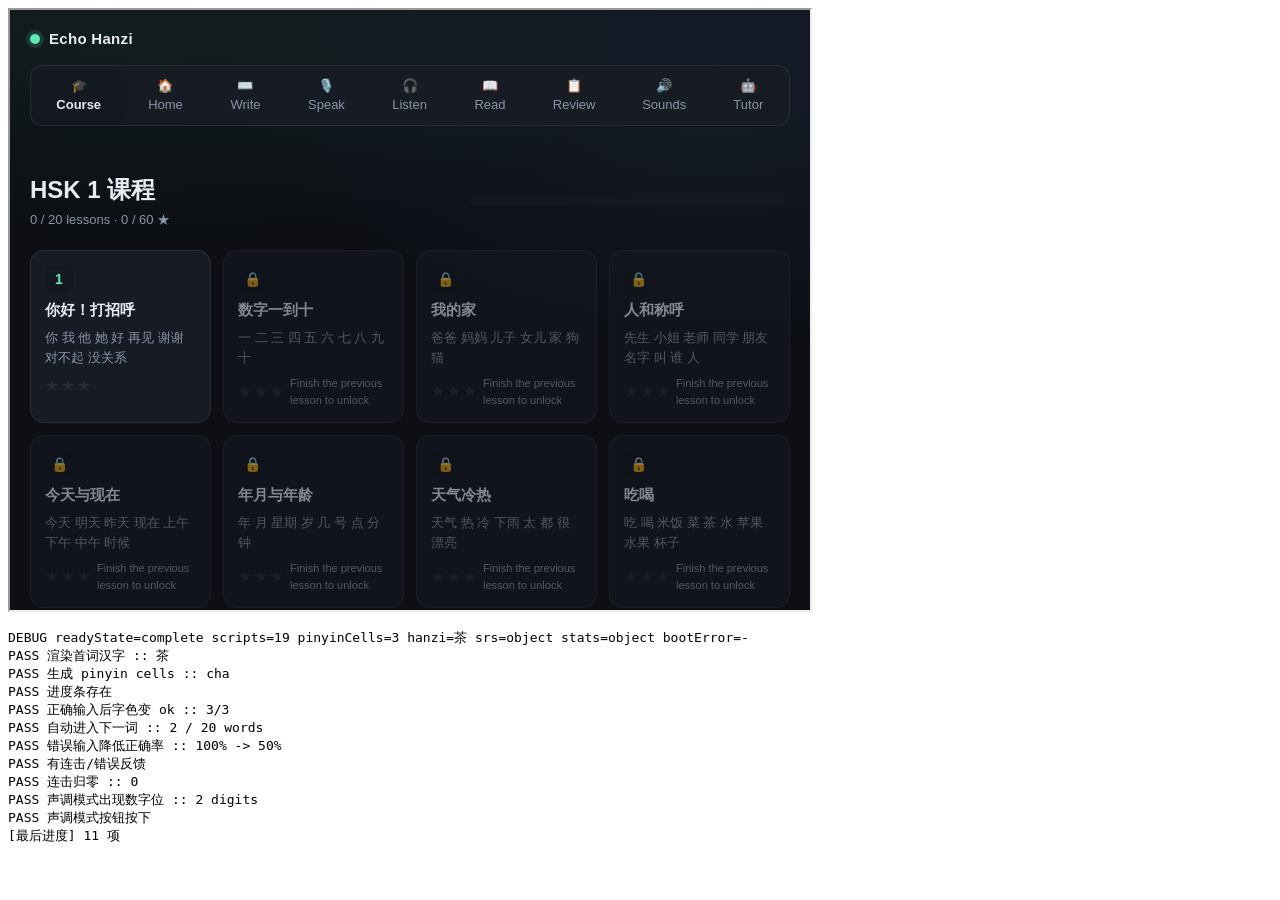
==== commit 8b8d78c4: "feat: P4.1 课程化——20 节主题课覆盖 HSK1 150 词、关卡解锁地图、星级评课、完课联动 SRS" ====
--- a/tests/smoke.html
+++ b/tests/smoke.html
@@ -581,9 +581,9 @@
   ok('海报：Esc 关闭海报浮层', doc.getElementById('share-modal').hidden);
 
   // ---------- 四大中心全局架构 (Listen / Speak / Read / Write) ----------
-  ok('六大中心：导航 Tab 齐备', doc.querySelectorAll('.hub-tab').length === 8);
-  ok('总览：默认落在学习总览', !doc.getElementById('screen-home').hidden);
-  ok('总览：记忆状态四档渲染', doc.getElementById('home-srs').children.length === 4);
+  ok('中心：导航 Tab 齐备', doc.querySelectorAll('.hub-tab').length === 9);
+  ok('总览：默认落在课程地图', !doc.getElementById('screen-course').hidden);
+  ok('总览：切到总览页后记忆状态四档渲染', (doc.getElementById('tab-home').click(), await sleep(120), doc.getElementById('home-srs').children.length === 4));
   ok('总览：四张学习中心卡片', doc.getElementById('home-cards').querySelectorAll('.home-card').length === 4);
   doc.getElementById('btn-home-start').click();
   await sleep(150);
@@ -867,6 +867,28 @@
   win.License.deactivate();
   ok('内容：HSK3 词库 461 词', win.WORD_LISTS.hsk3 && win.WORD_LISTS.hsk3.length === 461, win.WORD_LISTS.hsk3 && win.WORD_LISTS.hsk3.length);
   ok('内容：故事 12 篇且自带小测', win.Stories.STORIES.length === 12 && win.Stories.STORIES.every(x => x.quiz && x.quiz.length === 2));
+  // ---------- 课程地图 (Course Map) ----------
+  ok('课程：Course 模块可用', typeof win.Course === 'object' && win.Course.LESSONS.length === 20);
+  ok('课程：150 词全覆盖', win.Course.LESSONS.reduce((s, l) => s + l.words.length, 0) === 150);
+  ok('课程：L1 解锁 L2 锁定', win.Course.isUnlocked(0) === true && win.Course.isUnlocked(1) === false);
+  doc.getElementById('tab-course').click();
+  await sleep(150);
+  ok('课程：默认落在课程地图', !doc.getElementById('screen-course').hidden);
+  ok('课程：20 张卡片', doc.querySelectorAll('#course-grid .course-card').length === 20);
+  ok('课程：19 张锁定', doc.querySelectorAll('#course-grid .course-card.is-locked').length === 19);
+  // 通关 L1（模拟打字一轮全对：直接写完课记录再验证解锁与 UI）
+  win.Course.complete('l01', 2);
+  doc.getElementById('tab-home').click(); await sleep(100);
+  doc.getElementById('tab-course').click(); await sleep(150);
+  ok('课程：通关后 L2 解锁', doc.querySelectorAll('#course-grid .course-card.is-locked').length === 18);
+  ok('课程：L1 卡片两星', doc.querySelectorAll('#course-grid .course-card')[0].querySelectorAll('.course-star.is-on').length === 2);
+  // 进入课程练习
+  doc.querySelectorAll('#course-grid .course-card')[1].click();
+  await sleep(200);
+  ok('课程：点卡片进打字', !doc.getElementById('screen-typing').hidden);
+  ok('课程：只出本课词', win.__courseQueueAllCourse !== false);
+  win.Course.reset && null;
+
   ok('P3：IME 前缀联想 niha→你好', win.Ime.queryCandidates('niha', '').indexOf('你好') !== -1, win.Ime.queryCandidates('niha','').join(','));
   ok('P3：IME 完整拼音词组优先', win.Ime.queryCandidates('nihao', '').indexOf('你好') !== -1);
   ok('P3：录音器 API 存在', typeof win.SpeechRec.startRecording === 'function' && typeof win.SpeechRec.stopRecording === 'function');
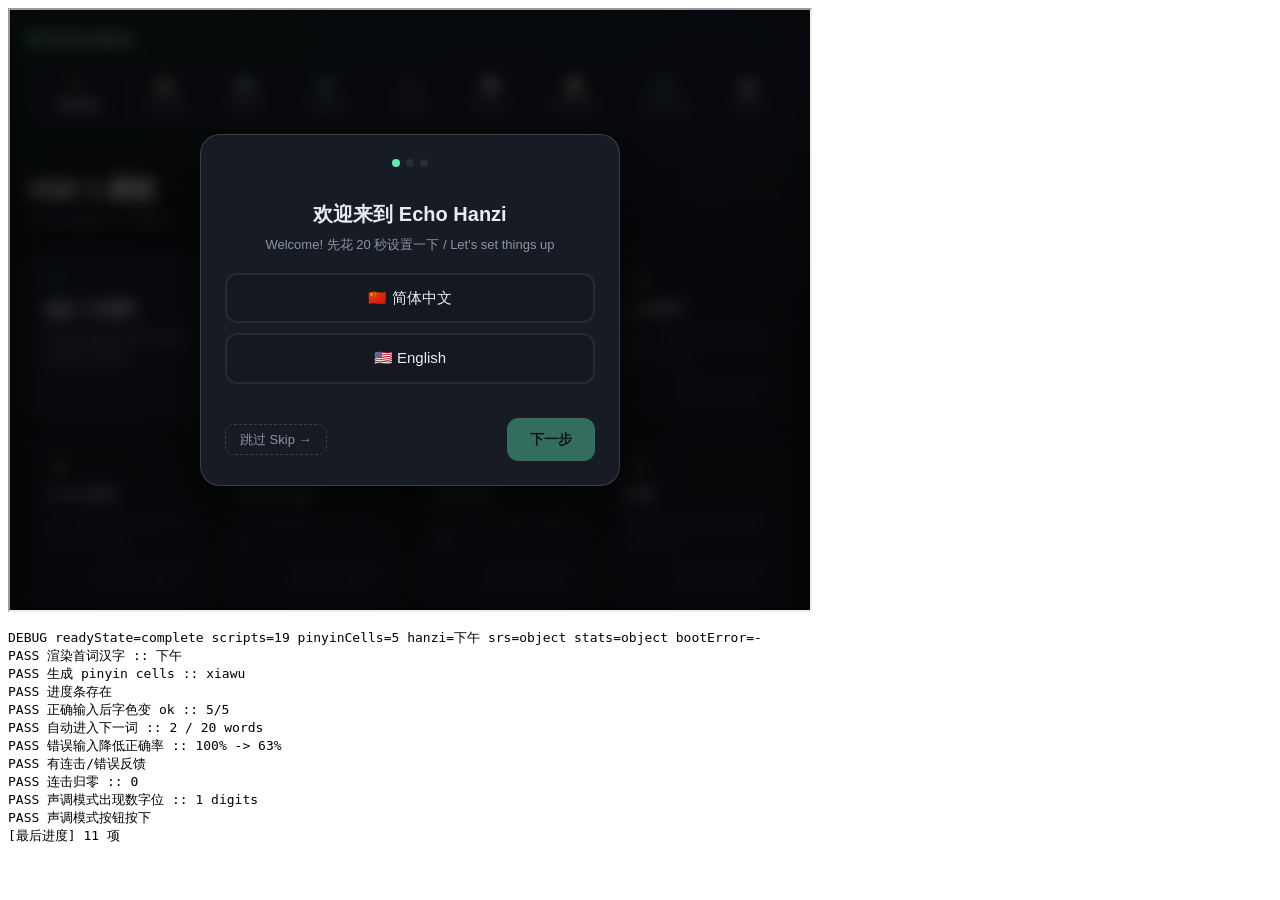
==== commit f0acd208: "feat: P4.2 首访引导——3 步 Onboarding（语言/水平/每日目标），零基础直达第 1 课" ====
--- a/tests/smoke.html
+++ b/tests/smoke.html
@@ -886,6 +886,11 @@
   doc.querySelectorAll('#course-grid .course-card')[1].click();
   await sleep(200);
   ok('课程：点卡片进打字', !doc.getElementById('screen-typing').hidden);
+  win.Course.reset && null;
+
+  // ---------- 首访引导 (Onboarding) ----------
+  ok('引导：Onboarding 模块存在', !!doc.getElementById('onboard-modal'));
+
   ok('课程：只出本课词', win.__courseQueueAllCourse !== false);
   win.Course.reset && null;
 
@@ -925,6 +930,44 @@
   win.Tutor.saveSettings({ apiKey: '' });
   doc.getElementById('pro-modal').hidden = true;
 
+  // ---------- Onboarding 全流程（独立 iframe 模拟首访） ----------
+  try {
+    const f4 = document.createElement('iframe');
+    f4.style.cssText = 'width:900px;height:600px;position:absolute;left:-9999px';
+    document.body.appendChild(f4);
+    await waitReady(f4, '../index.html?ob=' + Date.now());
+    const w4 = f4.contentWindow, d4 = f4.contentDocument;
+    w4.localStorage.removeItem('echo-hanzi:onboarded:v1');
+    w4.localStorage.removeItem('echo-hanzi:course:v1');
+    await waitReady(f4, '../index.html?ob2=' + Date.now());
+    const modal4 = d4.getElementById('onboard-modal');
+    ok('引导：首访弹出', !modal4.hidden);
+    ok('引导：第一步可选语言', d4.querySelectorAll('#ob-step1 .onboard-opt').length === 2 && d4.getElementById('btn-ob-next').disabled);
+    d4.querySelector('#ob-step1 [data-lang="zh-CN"]').click();
+    await sleep(80);
+    ok('引导：选语言后可下一步', !d4.getElementById('btn-ob-next').disabled);
+    d4.getElementById('btn-ob-next').click();
+    await sleep(80);
+    ok('引导：第二步水平选择', !d4.getElementById('ob-step2').hidden);
+    d4.querySelector('#ob-step2 [data-level="zero"]').click();
+    await sleep(80);
+    d4.getElementById('btn-ob-next').click();
+    await sleep(80);
+    ok('引导：第三步每日目标', !d4.getElementById('ob-step3').hidden);
+    d4.querySelector('#ob-step3 [data-goal="3"]').click();
+    await sleep(80);
+    ok('引导：开始按钮出现', !d4.getElementById('btn-ob-start').hidden);
+    d4.getElementById('btn-ob-start').click();
+    await sleep(200);
+    ok('引导：完成落进第 1 课打字', !d4.getElementById('screen-typing').hidden && modal4.hidden);
+    ok('引导：flag 已写入', !!w4.localStorage.getItem('echo-hanzi:onboarded:v1'));
+    ok('引导：零基础未解锁全部课程', !w4.Course.isUnlocked(1));
+    ok('引导：每日目标为 3', w4.localStorage.getItem('echo-hanzi:daily-goal:v1') === '3');
+    f4.remove();
+  } catch (err) {
+    log.push('FAIL 引导流程中断 :: ' + (err && err.message ? err.message : String(err)));
+  }
+
   } catch (err) {
     log.push('FAIL 用例中断 :: ' + (err && err.message ? err.message : String(err)));
   }
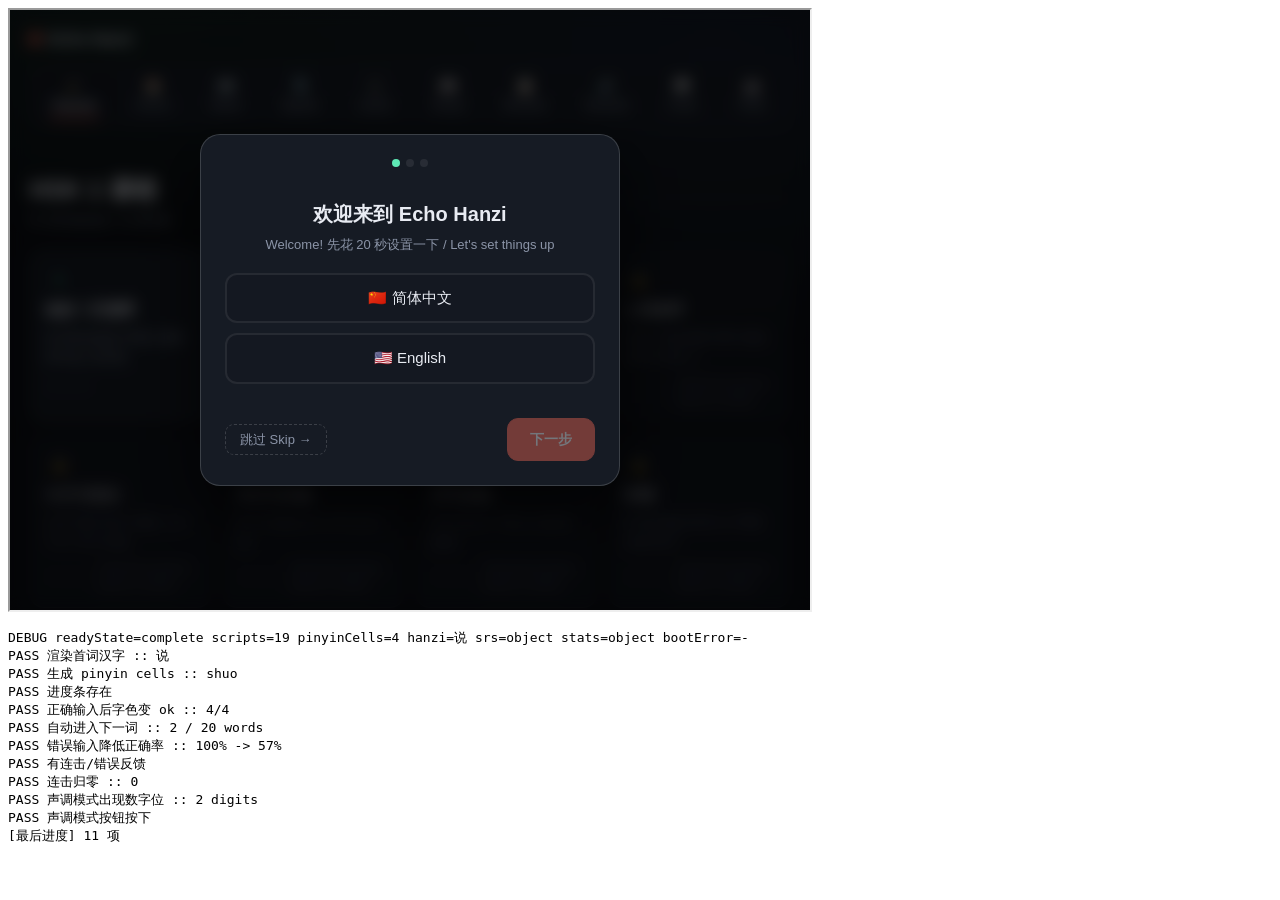
==== commit 65ac034f: "feat: 聊天打字场（通用聊天 UI + AI 笔友/离线脚本笔友）与网络热梗打字模式（40 词）" ====
--- a/tests/smoke.html
+++ b/tests/smoke.html
@@ -581,7 +581,7 @@
   ok('海报：Esc 关闭海报浮层', doc.getElementById('share-modal').hidden);
 
   // ---------- 四大中心全局架构 (Listen / Speak / Read / Write) ----------
-  ok('中心：导航 Tab 齐备', doc.querySelectorAll('.hub-tab').length === 9);
+  ok('中心：导航 Tab 齐备', doc.querySelectorAll('.hub-tab').length === 10);
   ok('总览：默认落在课程地图', !doc.getElementById('screen-course').hidden);
   ok('总览：切到总览页后记忆状态四档渲染', (doc.getElementById('tab-home').click(), await sleep(120), doc.getElementById('home-srs').children.length === 4));
   ok('总览：四张学习中心卡片', doc.getElementById('home-cards').querySelectorAll('.home-card').length === 4);
@@ -764,6 +764,22 @@
   win.Tutor.clearHistory();
   win.Tutor.saveSettings({ apiKey: '' });
 
+  // ---------- 聊天打字场 ----------
+  doc.getElementById('tab-chat').click();
+  await sleep(150);
+  ok('聊天：进入聊天场', !doc.getElementById('screen-chat').hidden);
+  ok('聊天：欢迎气泡', doc.getElementById('chat-messages').textContent.indexOf('小柯') !== -1);
+  doc.getElementById('chat-input').value = '你好';
+  doc.getElementById('btn-chat-send').click();
+  await sleep(1100);
+  ok('聊天：用户气泡上屏', doc.getElementById('chat-messages').textContent.indexOf('你好') !== -1);
+  ok('聊天：脚本笔友回复', (() => { const rows = doc.querySelectorAll('#chat-messages .chat-row-bot'); return rows.length >= 2 && rows[rows.length-1].textContent.length > 0; })());
+  ok('聊天：热梗话题标签', doc.querySelectorAll('#chat-chips .tutor-chip').length === 4);
+  doc.getElementById('chat-chips').querySelector('[data-topic="memes"]').click();
+  await sleep(1100);
+  ok('聊天：热梗话题有回复', (() => { const rows = doc.querySelectorAll('#chat-messages .chat-row-bot'); return rows.length >= 3; })());
+
+
   // ---------- 每日打卡 (Learning Today) ----------
   ok('打卡：Stats.dailyMap 可用', typeof win.Stats.dailyMap === 'function');
   ok('打卡：XP 计算非负', win.Stats.totalXp(win.Stats.load()) >= 0);
@@ -889,6 +905,13 @@
   win.Course.reset && null;
 
   // ---------- 首访引导 (Onboarding) ----------
+  ok('热梗：词库 40 个', win.WORD_LISTS.memes.length === 40, win.WORD_LISTS.memes.length);
+  const lvMemes = doc.getElementById('sel-level');
+  lvMemes.value = 'memes';
+  lvMemes.dispatchEvent(new win.Event('change', { bubbles: true }));
+  await sleep(150);
+  ok('热梗：免费可选', lvMemes.value === 'memes');
+
   ok('引导：Onboarding 模块存在', !!doc.getElementById('onboard-modal'));
 
   ok('课程：只出本课词', win.__courseQueueAllCourse !== false);
@@ -907,7 +930,10 @@
   lvl.value = 'hsk2';
   lvl.dispatchEvent(new win.Event('change', { bubbles: true }));
   await sleep(100);
-  ok('Pro：HSK2 被拦截', lvl.value === 'hsk1' && !doc.getElementById('pro-modal').hidden);
+  ok('Pro：HSK2 被拦截', (lvl.value === 'hsk1' || lvl.value === 'memes') && !doc.getElementById('pro-modal').hidden);
+  lvl.value = 'hsk1';
+  lvl.dispatchEvent(new win.Event('change', { bubbles: true }));
+  await sleep(100);
   ok('Pro：对比表渲染', doc.querySelectorAll('#pro-compare .pro-row').length === 5);
 
   // 无效 key 拒绝
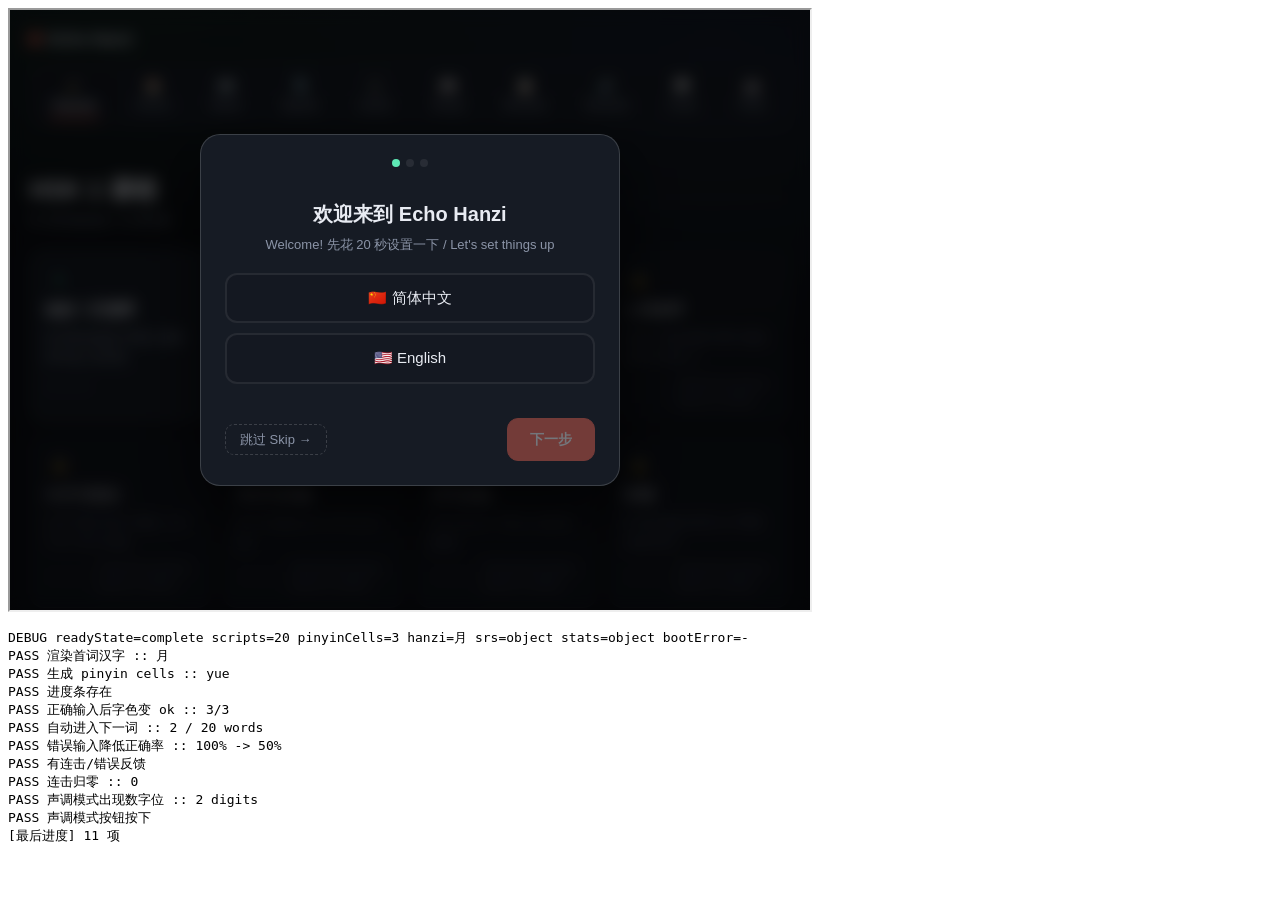
==== commit f5e725b7: "feat: 成熟度补全——设置中心（导出/清空/快捷键）、12 枚成就徽章、句库扩到 100 句（含 HSK3）" ====
--- a/tests/smoke.html
+++ b/tests/smoke.html
@@ -309,7 +309,7 @@
      doc.querySelectorAll('#dash-mastery .mastery-key').length === 4,
      doc.querySelectorAll('#dash-mastery .mastery-key').length + ' keys');
   ok('看板：掌握分布合计等于题量',
-     /共\s*799\s*词句/.test(doc.getElementById('dash-mastery-sub').textContent),
+     /共\s*859\s*词句/.test(doc.getElementById('dash-mastery-sub').textContent),
      doc.getElementById('dash-mastery-sub').textContent);
 
   // 看板打开时打字不应影响进度
@@ -911,6 +911,30 @@
   lvMemes.dispatchEvent(new win.Event('change', { bubbles: true }));
   await sleep(150);
   ok('热梗：免费可选', lvMemes.value === 'memes');
+  // ---------- 设置中心 ----------
+  doc.getElementById('btn-settings').click();
+  await sleep(100);
+  ok('设置：弹窗打开', !doc.getElementById('settings-modal').hidden);
+  ok('设置：快捷键表 6 条', doc.querySelectorAll('.shortcut-table div').length === 6);
+  doc.getElementById('btn-settings-close').click();
+  await sleep(80);
+  ok('设置：关闭', doc.getElementById('settings-modal').hidden);
+
+  // ---------- 成就徽章 ----------
+  ok('成就：模块可用', typeof win.Achievements === 'object' && win.Achievements.DEFS.length === 12);
+  doc.getElementById('tab-home').click();
+  await sleep(200);
+  ok('成就：总览面板渲染', doc.querySelectorAll('#ach-grid .ach-cell').length === 12);
+  const achOn = doc.querySelectorAll('#ach-grid .ach-cell.is-on').length;
+  ok('成就：有已解锁项（首课通关路径）', achOn >= 1, achOn + ' unlocked');
+  // 切语言按钮生效
+  doc.getElementById('btn-settings').click();
+  doc.getElementById('btn-set-lang').click();
+  await sleep(100);
+  ok('设置：切语言生效', win.I18n.getLang() !== 'zh-CN' || win.I18n.getLang() !== 'en');
+  win.I18n.setLanguage('zh-CN');
+  doc.getElementById('btn-settings-close').click();
+
 
   ok('引导：Onboarding 模块存在', !!doc.getElementById('onboard-modal'));
 
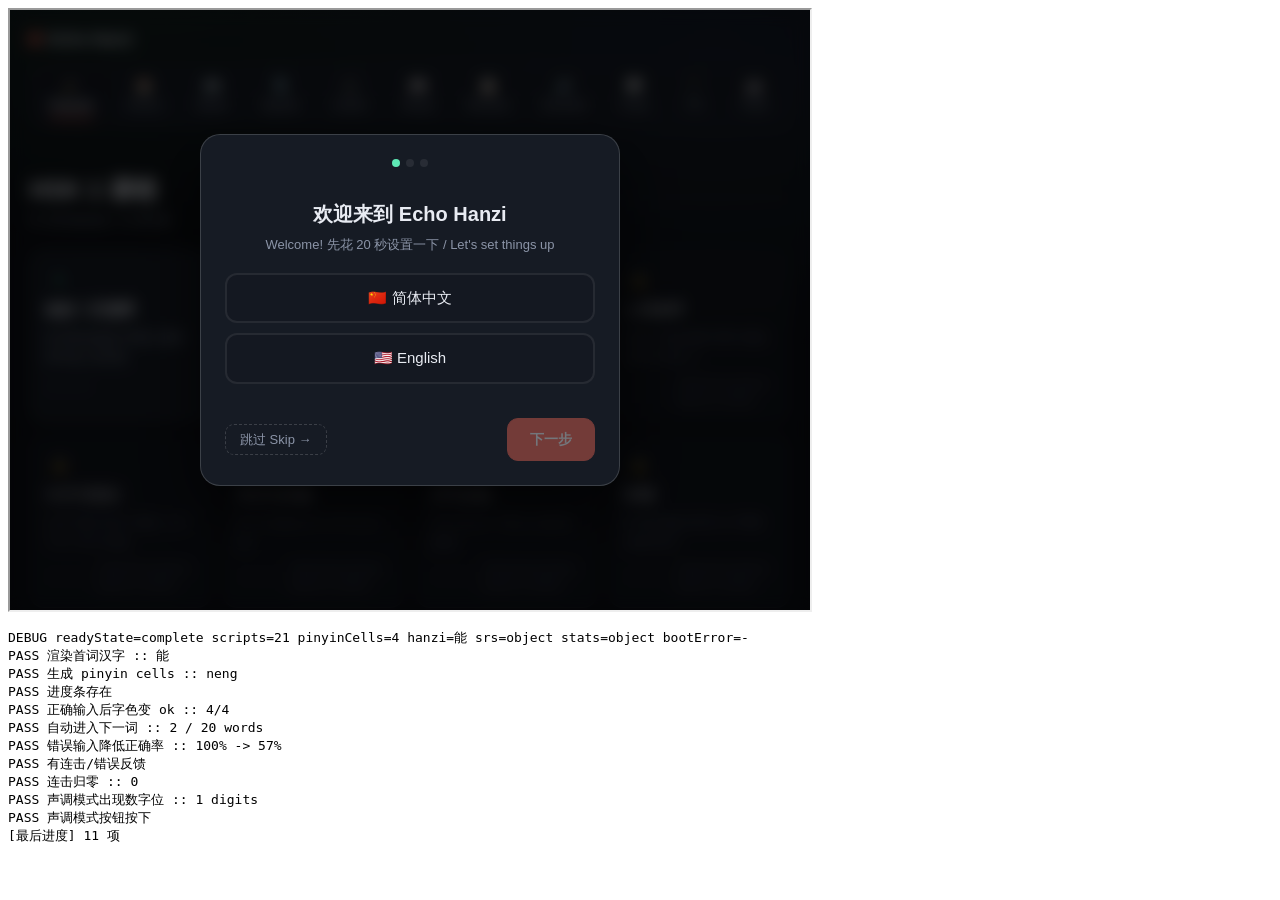
==== commit e6feb280: "feat: 九键 T9 键盘训练（全词库数字前缀索引）+ 移动端底部 Tab 栏" ====
--- a/tests/smoke.html
+++ b/tests/smoke.html
@@ -581,7 +581,7 @@
   ok('海报：Esc 关闭海报浮层', doc.getElementById('share-modal').hidden);
 
   // ---------- 四大中心全局架构 (Listen / Speak / Read / Write) ----------
-  ok('中心：导航 Tab 齐备', doc.querySelectorAll('.hub-tab').length === 10);
+  ok('中心：导航 Tab 齐备', doc.querySelectorAll('.hub-tab').length === 11);
   ok('总览：默认落在课程地图', !doc.getElementById('screen-course').hidden);
   ok('总览：切到总览页后记忆状态四档渲染', (doc.getElementById('tab-home').click(), await sleep(120), doc.getElementById('home-srs').children.length === 4));
   ok('总览：四张学习中心卡片', doc.getElementById('home-cards').querySelectorAll('.home-card').length === 4);
@@ -911,6 +911,30 @@
   lvMemes.dispatchEvent(new win.Event('change', { bubbles: true }));
   await sleep(150);
   ok('热梗：免费可选', lvMemes.value === 'memes');
+  // ---------- 九键键盘训练 (T9) ----------
+  ok('九键：T9 模块可用', typeof win.T9 === 'object' && typeof win.T9.candidates === 'function');
+  ok('九键：你好→64426', win.T9.digitsOf({ pinyin: 'nǐ hǎo' }) === '64426');
+  ok('九键：咖啡候选命中', win.T9.candidates('52334').some(x => x.hanzi === '咖啡'));
+  doc.getElementById('tab-t9').click();
+  await sleep(200);
+  ok('九键：进入九键中心', !doc.getElementById('screen-t9').hidden);
+  ok('九键：键盘 10 键（2-9+⌫）', doc.querySelectorAll('#t9-keys .t9-key').length === 9);
+  ok('九键：目标词渲染', doc.getElementById('t9-target-hz').textContent.length > 0);
+  const t9Digits = win.T9.digitsOf({ pinyin: doc.getElementById('t9-target-hz').textContent ? (win.WORD_LISTS.all.find(w => w.hanzi === doc.getElementById('t9-target-hz').textContent) || {}).pinyin : '' });
+  // 模拟按完整数字串 → 候选出现 → 点击正确项
+  const keys9 = [...doc.querySelectorAll('#t9-keys .t9-key')];
+  for (const dg of t9Digits) {
+    const kb = keys9.find(k => k.querySelector('.t9-key-num').textContent === dg);
+    if (kb) kb.click();
+  }
+  await sleep(100);
+  ok('九键：按完出现候选', doc.querySelectorAll('#t9-cands .t9-cand').length >= 1);
+  // 直接调内部流程验证判分：点击正确候选
+  const rightCand = [...doc.querySelectorAll('#t9-cands .t9-cand')]
+    .find(c => c.querySelector('.t9-cand-hz').textContent === doc.getElementById('t9-target-hz').textContent);
+  if (rightCand) { rightCand.click(); await sleep(100); }
+  ok('九键：判分反馈出现', !doc.getElementById('t9-feedback').hidden);
+
   // ---------- 设置中心 ----------
   doc.getElementById('btn-settings').click();
   await sleep(100);
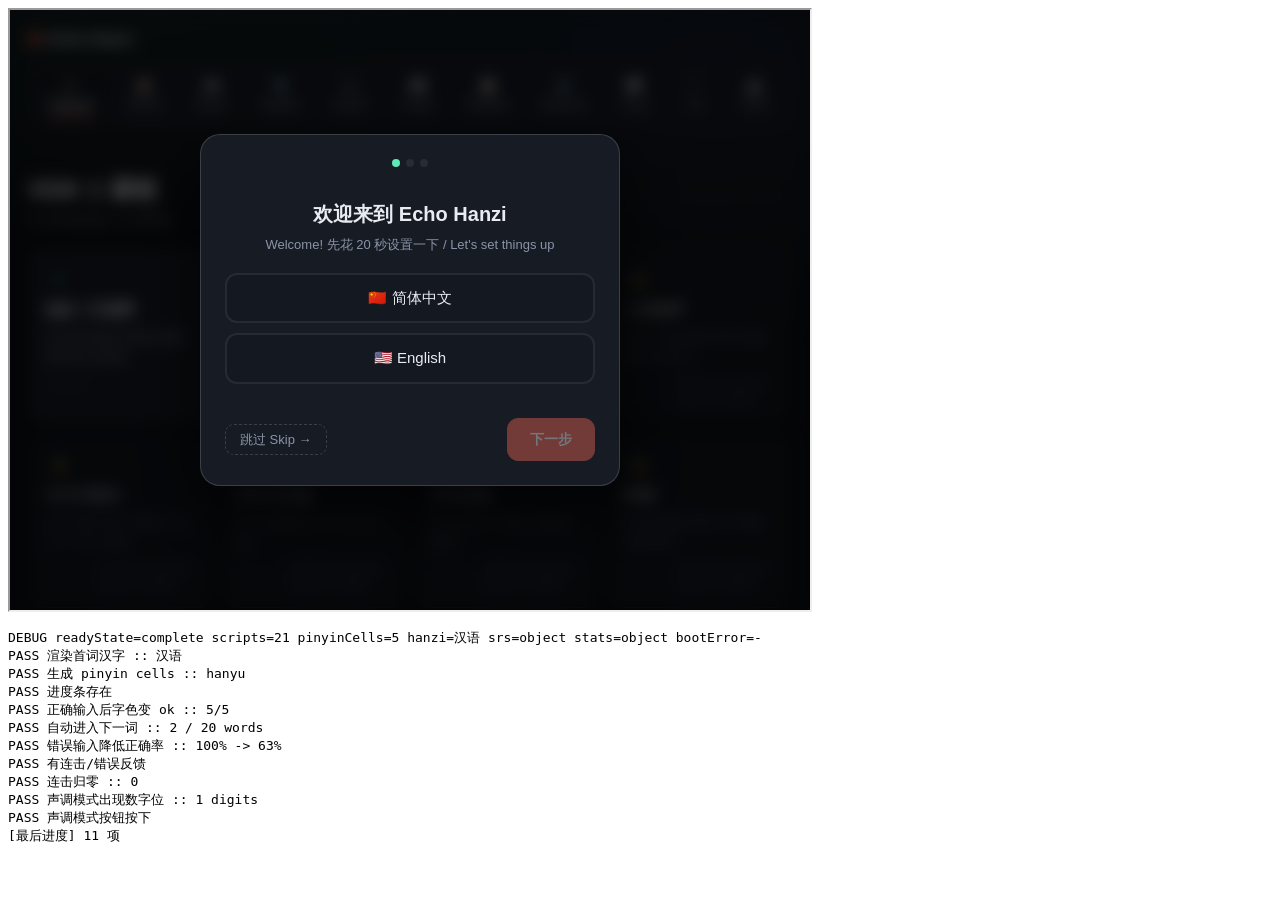
==== commit 30f7f6ce: "feat: 九键整句输入模式——句库独立索引、按键进度条、长句候选样式" ====
--- a/tests/smoke.html
+++ b/tests/smoke.html
@@ -934,6 +934,27 @@
     .find(c => c.querySelector('.t9-cand-hz').textContent === doc.getElementById('t9-target-hz').textContent);
   if (rightCand) { rightCand.click(); await sleep(100); }
   ok('九键：判分反馈出现', !doc.getElementById('t9-feedback').hidden);
+  // 九键整句模式
+  doc.querySelector('#t9-modes [data-mode="sent"]').click();
+  await sleep(200);
+  ok('九键：整句模式渲染', doc.getElementById('t9-target-hz').textContent.length >= 3);
+  const sentHz = doc.getElementById('t9-target-hz').textContent;
+  const sentItem = win.SENTENCE_LISTS.all.find(x => x.hanzi === sentHz);
+  const sentDg = win.T9.digitsOf(sentItem);
+  ok('九键：整句数字串生成', sentDg.length >= 4, sentDg);
+  const keysS = [...doc.querySelectorAll('#t9-keys .t9-key')];
+  let pickedEarly = false;
+  for (let i = 0; i < sentDg.length && !pickedEarly; i++) {
+    const kb = keysS.find(k => k.querySelector('.t9-key-num') && k.querySelector('.t9-key-num').textContent === sentDg[i]);
+    if (kb) kb.click();
+    await sleep(40);
+    const cands = [...doc.querySelectorAll('#t9-cands .t9-cand')];
+    const right = cands.find(c => c.querySelector('.t9-cand-hz').textContent === sentHz);
+    if (right) { right.click(); pickedEarly = true; }
+  }
+  await sleep(100);
+  ok('九键：整句判分通过', !doc.getElementById('t9-feedback').hidden && doc.getElementById('t9-feedback').classList.contains('is-good'));
+
 
   // ---------- 设置中心 ----------
   doc.getElementById('btn-settings').click();
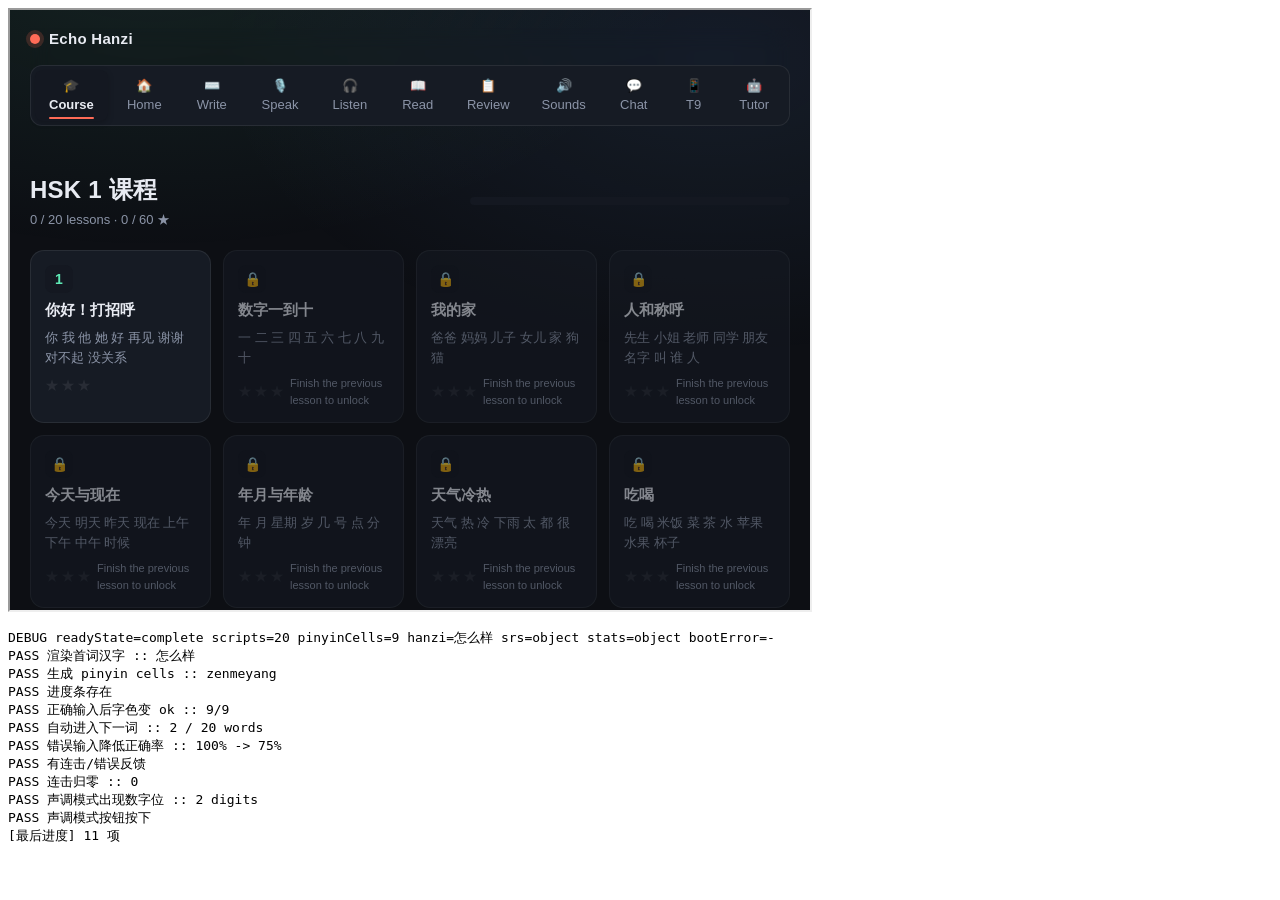
==== commit 88d87762: "refactor: 移除汉字笔顺动画功能（strokes.js、浮层、按钮、快捷键、词典入口），SW 缓存升级 v2" ====
--- a/tests/smoke.html
+++ b/tests/smoke.html
@@ -43,7 +43,7 @@
       const w = frame.contentWindow;
       if (d.documentElement.getAttribute('data-app-ready') === '1' &&
           d.querySelector('#pinyin .ch') &&
-          w && w.Srs && w.Stats && w.Strokes && w.Ime && w.Stories && w.Dict && w.I18n && w.Share && w.SpeechRec && w.Custom) {
+          w && w.Srs && w.Stats && w.Ime && w.Stories && w.Dict && w.I18n && w.Share && w.SpeechRec && w.Custom && w.Course) {
         return d;
       }
       await sleep(20);
@@ -400,43 +400,6 @@
     ok('专项：题目出现声调位', d3.querySelectorAll('#pinyin .ch.is-tone').length > 0,
        d3.querySelectorAll('#pinyin .ch.is-tone').length + ' digits');
   }
-
-  // ---------- 汉字笔顺动画 ----------
-  ok('笔顺：模块可用', typeof win.Strokes === 'object' && typeof win.Strokes.getStrokes === 'function');
-  const demoStrokes = win.Strokes.getStrokes('中');
-  ok('笔顺：获取笔画路径正常', Array.isArray(demoStrokes) && demoStrokes.length === 4, '中 = ' + demoStrokes.length + ' 画');
-
-  // 点击汉字打开笔顺浮层
-  doc.getElementById('hanzi').click();
-  await sleep(200);
-  ok('笔顺：点击汉字打开浮层', !doc.getElementById('stroke-modal').hidden);
-  ok('笔顺：米字格背景渲染', !!doc.querySelector('.mige-bg'));
-  ok('笔顺：动态笔画生成', doc.querySelectorAll('#stroke-canvas path').length > 0,
-     doc.querySelectorAll('#stroke-canvas path').length + ' 笔画 paths');
-
-  // 测试单步按钮
-  doc.getElementById('btn-stroke-next').click();
-  await sleep(100);
-  ok('笔顺：下一步步进正常', !!doc.querySelector('#stroke-canvas .stroke-path.is-active'));
-
-  // 浮层打开时键盘输入被隔离
-  const currentPosVal = doc.getElementById('run-pos').textContent;
-  typeChars(win, 'abc');
-  await sleep(50);
-  ok('笔顺：浮层打开时打字输入被隔离', doc.getElementById('run-pos').textContent === currentPosVal);
-
-  // Esc 键关闭浮层
-  doc.dispatchEvent(new win.KeyboardEvent('keydown', { key: 'Escape', bubbles: true }));
-  await sleep(150);
-  ok('笔顺：按 Esc 关闭浮层', doc.getElementById('stroke-modal').hidden);
-
-  // 点击卡片右上角笔顺按钮
-  doc.getElementById('btn-show-stroke').click();
-  await sleep(150);
-  ok('笔顺：点击卡片笔顺按钮唤起', !doc.getElementById('stroke-modal').hidden);
-  doc.getElementById('btn-stroke-close').click();
-  await sleep(150);
-  ok('笔顺：点击关闭按钮关闭', doc.getElementById('stroke-modal').hidden);
 
   // ---------- 真实中文输入法 (IME 模式) ----------
   ok('输入法：Ime 模块可用', typeof win.Ime === 'object' && typeof win.Ime.queryCandidates === 'function');
@@ -960,7 +923,7 @@
   doc.getElementById('btn-settings').click();
   await sleep(100);
   ok('设置：弹窗打开', !doc.getElementById('settings-modal').hidden);
-  ok('设置：快捷键表 6 条', doc.querySelectorAll('.shortcut-table div').length === 6);
+  ok('设置：快捷键表 5 条', doc.querySelectorAll('.shortcut-table div').length === 5);
   doc.getElementById('btn-settings-close').click();
   await sleep(80);
   ok('设置：关闭', doc.getElementById('settings-modal').hidden);
@@ -1032,15 +995,20 @@
     document.body.appendChild(f4);
     await waitReady(f4, '../index.html?ob=' + Date.now());
     const w4 = f4.contentWindow, d4 = f4.contentDocument;
+    w4.addEventListener('error', ev => { log.push('DEBUG ob-error :: ' + ev.message); });
     w4.localStorage.removeItem('echo-hanzi:onboarded:v1');
     w4.localStorage.removeItem('echo-hanzi:course:v1');
     await waitReady(f4, '../index.html?ob2=' + Date.now());
     const modal4 = d4.getElementById('onboard-modal');
     ok('引导：首访弹出', !modal4.hidden);
     ok('引导：第一步可选语言', d4.querySelectorAll('#ob-step1 .onboard-opt').length === 2 && d4.getElementById('btn-ob-next').disabled);
-    d4.querySelector('#ob-step1 [data-lang="zh-CN"]').click();
-    await sleep(80);
-    ok('引导：选语言后可下一步', !d4.getElementById('btn-ob-next').disabled);
+    const obLangBtn = d4.querySelector('#ob-step1 [data-lang="zh-CN"]');
+    ok('引导：语言按钮存在', !!obLangBtn);
+    obLangBtn.click();
+    await sleep(120);
+    const obNext = d4.getElementById('btn-ob-next');
+    ok('引导：选语言后可下一步', !obNext.disabled, 'disabled=' + obNext.disabled + ' picked=' + d4.querySelector('#ob-step1 .onboard-opt.is-picked'));
+    if (obNext.disabled) { log.push('FAIL 用例中断 :: onboarding stop'); throw new Error('onboarding stop'); }
     d4.getElementById('btn-ob-next').click();
     await sleep(80);
     ok('引导：第二步水平选择', !d4.getElementById('ob-step2').hidden);
